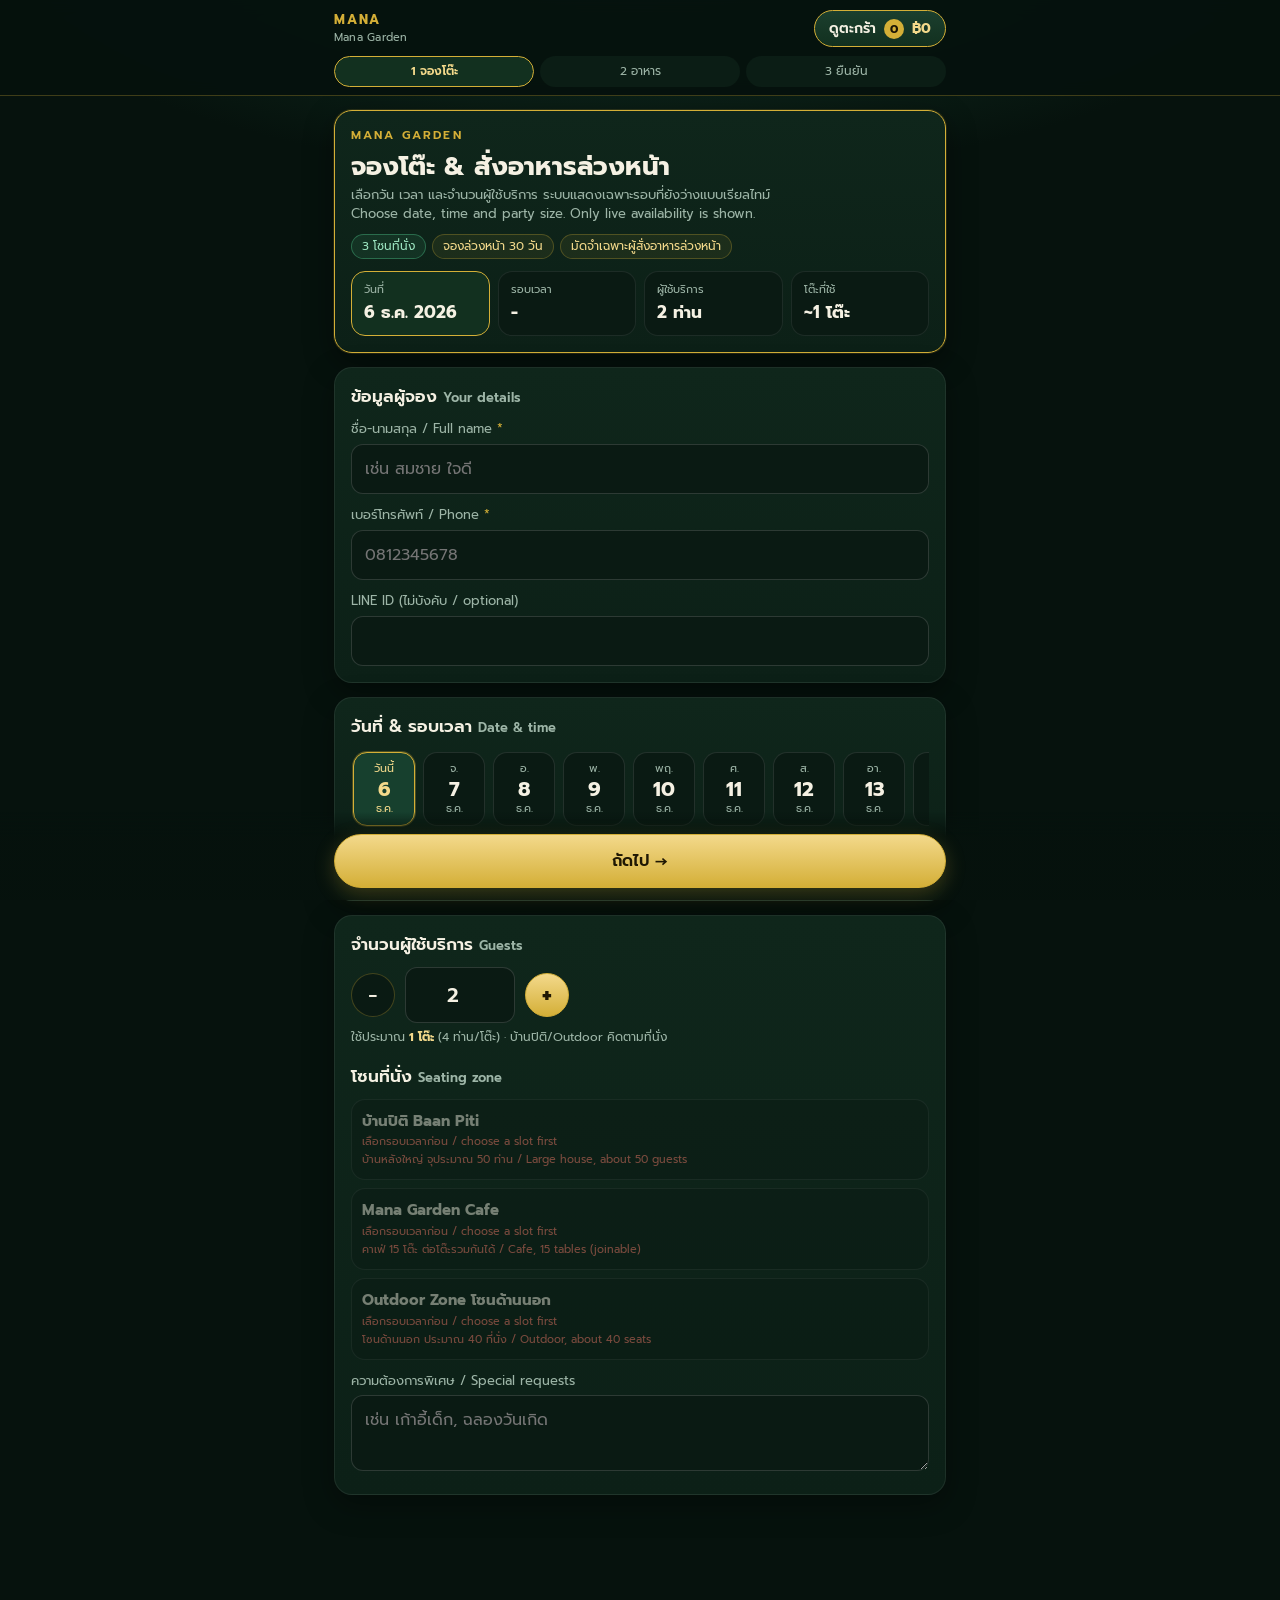
==== index.html @ 1b8bf09d "Mana booking: static dark-luxe frontend (GitHub Pages) + Apps Script backend sources" ====
<!DOCTYPE html>
<html lang="th">
<head>
<meta charset="utf-8">
<meta name="viewport" content="width=device-width, initial-scale=1, viewport-fit=cover">
<meta name="theme-color" content="#06120d">
<title>Mana | จองโต๊ะ & สั่งอาหาร</title>
<link rel="icon" href="data:,">
<link rel="preconnect" href="https://fonts.googleapis.com">
<link href="https://fonts.googleapis.com/css2?family=Prompt:wght@300;400;500;600;700&display=swap" rel="stylesheet">
<style>
:root{
  --bg:#06120d; --bg2:#0b1d15; --card:#0f261b; --card2:#133124; --line:rgba(212,175,55,.28);
  --gold:#d4af37; --gold2:#f3d98b; --text:#f5f1e3; --muted:#9db5a7; --ok:#4cc38a; --bad:#ff7b6b;
  --r:18px;
}
*{box-sizing:border-box;-webkit-tap-highlight-color:transparent}
html,body{margin:0;padding:0;background:var(--bg);color:var(--text);
  font-family:'Prompt','Noto Sans Thai','Sarabun','Tahoma',system-ui,-apple-system,'Segoe UI',sans-serif;
  font-size:15px;line-height:1.45}
body{background:radial-gradient(1200px 500px at 50% -120px,#17402e 0%,var(--bg) 60%) fixed;min-height:100vh;padding-bottom:110px}
button,input,textarea{font-family:inherit;color:inherit}
.wrap{max-width:640px;margin:0 auto;padding:0 14px}
/* top bar */
.top{position:sticky;top:0;z-index:30;background:rgba(6,18,13,.94);backdrop-filter:blur(8px);border-bottom:1px solid var(--line)}
.top-in{max-width:640px;margin:0 auto;padding:10px 14px 8px}
.top-row{display:flex;align-items:center;justify-content:space-between;gap:10px}
.brand{font-weight:700;letter-spacing:.14em;color:var(--gold);font-size:13px;text-transform:uppercase}
.brand small{display:block;letter-spacing:.02em;color:var(--muted);font-weight:400;font-size:11px;text-transform:none}
.cartbtn{display:flex;align-items:center;gap:8px;background:linear-gradient(180deg,#1b3f2e,#12301f);border:1px solid var(--gold);border-radius:999px;padding:7px 14px;font-weight:600;font-size:14px;cursor:pointer}
.cartbtn b{color:var(--gold2)}
.cartbtn .cnt{background:var(--gold);color:#1a1405;border-radius:999px;min-width:20px;height:20px;line-height:20px;text-align:center;font-size:12px;font-weight:700;padding:0 5px}
.steps{display:flex;gap:6px;margin-top:9px}
.steps div{flex:1;text-align:center;font-size:12px;padding:6px 4px;border-radius:999px;background:var(--bg2);border:1px solid transparent;color:var(--muted)}
.steps div{min-width:0;white-space:nowrap;overflow:hidden;text-overflow:ellipsis}
.top-row>div:first-child{min-width:0}
.steps div.on{border-color:var(--gold);color:var(--gold2);background:#12301f;font-weight:600}
.steps div.done{color:var(--ok)}
.prog{margin-top:9px;display:none}
.prog.show{display:block}
.prog .bar{height:8px;border-radius:99px;background:#0a1912;border:1px solid var(--line);overflow:hidden}
.prog .bar i{display:block;height:100%;width:0;background:linear-gradient(90deg,#b08d1f,var(--gold2));transition:width .3s}
.prog .txt{display:flex;justify-content:space-between;font-size:12px;color:var(--muted);margin-top:4px}
.prog .txt b{color:var(--gold2)}
/* cards */
.card{background:linear-gradient(180deg,var(--card),#0c2017);border:1px solid rgba(255,255,255,.07);border-radius:var(--r);padding:16px;margin:14px 0;box-shadow:0 10px 30px rgba(0,0,0,.35)}
.card.gold{border-color:var(--gold);box-shadow:0 0 0 1px rgba(212,175,55,.15),0 10px 30px rgba(0,0,0,.4)}
.eyebrow{color:var(--gold);letter-spacing:.18em;font-size:12px;font-weight:600;text-transform:uppercase}
h1{font-size:26px;line-height:1.2;margin:6px 0 4px;font-weight:700}
h2{font-size:17px;margin:0 0 10px;font-weight:600}
.sub{color:var(--muted);font-size:13px}
.chips{display:flex;flex-wrap:wrap;gap:6px;margin-top:10px}
.pill{display:inline-block;border-radius:999px;padding:3px 10px;font-size:12px;border:1px solid var(--line);color:var(--gold2);background:rgba(212,175,55,.08)}
.pill.green{color:#9be3bf;border-color:rgba(76,195,138,.4);background:rgba(76,195,138,.1)}
.stats{display:grid;grid-template-columns:repeat(2,1fr);gap:8px;margin-top:12px}
.stat{background:#0a1a13;border:1px solid rgba(255,255,255,.08);border-radius:14px;padding:10px 12px;min-height:62px}
.stat.hl{border-color:var(--gold);background:#12301f}
.stat span{display:block;font-size:11px;color:var(--muted)}
.stat b{display:block;font-size:17px;margin-top:2px;word-break:break-word}
@media(min-width:560px){.stats{grid-template-columns:repeat(4,1fr)}}
/* form */
label.f{display:block;font-size:13px;color:var(--muted);margin:12px 0 5px}
label.f em{color:var(--gold);font-style:normal}
input[type=text],input[type=tel],input[type=number],textarea{width:100%;background:#0a1a13;border:1px solid rgba(255,255,255,.14);border-radius:12px;padding:12px 13px;font-size:16px;outline:none}
input:focus,textarea:focus{border-color:var(--gold);box-shadow:0 0 0 3px rgba(212,175,55,.15)}
textarea{min-height:76px;resize:vertical}
.err{color:var(--bad);font-size:12px;margin-top:4px;display:none}
.err.show{display:block}
.hp{position:absolute;left:-9999px;width:1px;height:1px;overflow:hidden}
/* date strip */
.dates{display:flex;gap:8px;overflow-x:auto;padding:4px 2px 10px;scrollbar-width:none}
.dates::-webkit-scrollbar{display:none}
.day{flex:0 0 auto;width:62px;text-align:center;padding:8px 0;border-radius:14px;background:#0a1a13;border:1px solid rgba(255,255,255,.1);cursor:pointer}
.day small{display:block;color:var(--muted);font-size:11px}
.day b{display:block;font-size:20px;line-height:1.2}
.day.on{border-color:var(--gold);background:#17402e;box-shadow:0 0 0 1px rgba(212,175,55,.3)}
.day.on small,.day.on b{color:var(--gold2)}
.day.full{opacity:.4;cursor:not-allowed}
.day.full::after{content:'เต็ม';display:block;font-size:10px;color:var(--bad)}
.grid{display:grid;gap:8px}
.slots{grid-template-columns:repeat(2,1fr)}
@media(min-width:480px){.slots{grid-template-columns:repeat(3,1fr)}}
.opt{padding:11px 10px;border-radius:14px;background:#0a1a13;border:1px solid rgba(255,255,255,.12);text-align:center;cursor:pointer;font-weight:500}
.opt small{display:block;font-weight:400;font-size:11px;color:var(--muted);margin-top:2px}
.opt.on{border-color:var(--gold);background:#17402e;color:var(--gold2)}
.opt.dis{opacity:.45;cursor:not-allowed}
.opt.dis small{color:var(--bad)}
.zone{text-align:left}
.zone b{display:block}
/* guests */
.gst{display:flex;align-items:center;gap:10px}
.gst input{text-align:center;max-width:110px;font-weight:600;font-size:20px}
.rbtn{width:44px;height:44px;border-radius:50%;border:1px solid var(--line);background:#0a1a13;font-size:24px;line-height:1;cursor:pointer;display:grid;place-items:center}
.rbtn.plus{background:linear-gradient(180deg,var(--gold2),var(--gold));color:#201804;border-color:var(--gold);font-weight:700}
.hint{font-size:12px;color:var(--muted);margin-top:6px}
.hint b{color:var(--gold2)}
/* mode cards */
.mode{display:block;width:100%;text-align:left;padding:14px;border-radius:16px;border:1px solid rgba(255,255,255,.12);background:#0a1a13;cursor:pointer;margin-bottom:10px}
.mode b{display:block;font-size:16px}
.mode span{color:var(--muted);font-size:13px}
.mode.on{border-color:var(--gold);background:#17402e}
.compact .modehead,.compact .mode span{display:none}
.compact .modes{display:flex;gap:8px;margin-top:0!important}
.compact .mode{margin:0;flex:1;padding:10px 8px;text-align:center}
.compact .mode b{font-size:14px}
.compact .notice{margin-top:8px;font-size:12px;padding:8px 10px}
.notice{border:1px dashed var(--gold);background:rgba(212,175,55,.08);border-radius:14px;padding:12px 14px;font-size:14px;margin-top:6px}
.notice b{color:var(--gold2)}
/* menu */
.search{position:relative;margin:2px 0 10px}
.search input{padding-left:40px}
.search:before{content:'';position:absolute;left:14px;top:14px;width:12px;height:12px;border:2px solid var(--muted);border-radius:50%}
.search:after{content:'';position:absolute;left:27px;top:27px;width:7px;height:2px;background:var(--muted);transform:rotate(45deg)}
.tabs{display:flex;gap:7px;overflow-x:auto;padding:2px 0 10px;scrollbar-width:none;position:sticky;top:var(--tabtop,118px);z-index:20;background:linear-gradient(var(--bg) 70%,transparent)}
.tabs::-webkit-scrollbar{display:none}
.tab{flex:0 0 auto;border:1px solid rgba(255,255,255,.14);background:#0a1a13;border-radius:999px;padding:7px 13px;font-size:13px;cursor:pointer;white-space:nowrap}
.tab.on{border-color:var(--gold);color:var(--gold2);background:#17402e}
.tab i{font-style:normal;background:var(--gold);color:#1a1405;border-radius:99px;font-size:11px;padding:1px 6px;margin-left:5px;font-weight:700}
.cat{background:var(--card);border:1px solid rgba(255,255,255,.07);border-radius:var(--r);margin:10px 0;overflow:hidden}
.cat.hasq{border-color:rgba(212,175,55,.5)}
.cat-h{width:100%;display:flex;align-items:center;gap:10px;background:none;border:0;padding:14px 14px;text-align:left;cursor:pointer;font-size:16px;font-weight:600}
.cat-h .t{flex:1}
.cat-h small{display:block;color:var(--muted);font-weight:400;font-size:12px}
.cat-h .bd{background:var(--gold);color:#1a1405;border-radius:99px;font-size:12px;padding:1px 8px;font-weight:700;display:none}
.cat.hasq .bd{display:inline-block}
.cat-h .chev{width:10px;height:10px;border-right:2px solid var(--gold);border-bottom:2px solid var(--gold);transform:rotate(45deg);transition:transform .2s}
.cat.open .chev{transform:rotate(-135deg)}
.cat-b{display:none;padding:0 12px 8px}
.cat.open .cat-b{display:block}
.cols{display:none}
@media(min-width:560px){
  .cols{display:grid;grid-template-columns:1fr 90px 120px 90px;gap:8px;color:var(--muted);font-size:12px;padding:0 4px 6px}
  .item{grid-template-columns:1fr 90px 120px 90px!important;grid-template-areas:"main price step sub"!important}
  .it-price,.it-sub{text-align:right}
}
.item{display:grid;grid-template-columns:1fr auto;grid-template-areas:"main step" "price sub";gap:4px 10px;align-items:center;padding:11px 4px;border-top:1px solid rgba(255,255,255,.06)}
.item.on{background:linear-gradient(90deg,rgba(212,175,55,.09),transparent)}
.it-main{grid-area:main;min-width:0}
.it-name{font-weight:600;font-size:15px}
.tag{display:inline-block;font-size:11px;color:var(--muted);background:#0a1a13;border:1px solid rgba(255,255,255,.08);border-radius:99px;padding:1px 8px;margin:3px 4px 0 0}
.it-price{grid-area:price;color:var(--gold2);font-size:14px}
.it-price small{color:var(--muted)}
.it-sub{grid-area:sub;text-align:right;color:var(--muted);font-size:14px}
.item.on .it-sub{color:var(--text);font-weight:600}
.step{grid-area:step;display:flex;align-items:center;justify-self:end;background:#08140e;border:1px solid rgba(255,255,255,.12);border-radius:999px;padding:3px}
.step button{width:34px;height:34px;border-radius:50%;border:0;background:#12301f;font-size:20px;line-height:1;cursor:pointer;color:var(--text)}
.step button.p{background:linear-gradient(180deg,var(--gold2),var(--gold));color:#201804;font-weight:700}
.step .q{min-width:34px;text-align:center;font-weight:600;font-size:16px}
.empty{color:var(--muted);text-align:center;padding:24px 0}
/* summary */
.row{display:flex;justify-content:space-between;gap:12px;padding:7px 0;border-bottom:1px solid rgba(255,255,255,.06);font-size:14px}
.row:last-child{border-bottom:0}
.row span:first-child{color:var(--muted)}
.row b{text-align:right}
.total{display:flex;justify-content:space-between;align-items:baseline;font-size:18px;font-weight:700;padding-top:10px}
.total b{color:var(--gold2);font-family:Georgia,'Times New Roman',serif;font-size:24px}
.qr{display:block;margin:12px auto;width:min(300px,86%);border-radius:14px;border:3px solid var(--gold);background:#fff}
.qrph{height:200px;display:grid;place-items:center;color:var(--muted)}
.chk{display:flex;gap:10px;align-items:flex-start;margin-top:12px;font-size:14px}
.chk input{width:22px;height:22px;accent-color:var(--gold);margin-top:1px;flex:0 0 auto}
/* buttons / bottom bar */
.bar{position:fixed;left:0;right:0;bottom:0;z-index:40;background:linear-gradient(transparent,rgba(6,18,13,.97) 28%);padding:22px 0 calc(12px + env(safe-area-inset-bottom))}
.bar-in{max-width:640px;margin:0 auto;padding:0 14px;display:flex;gap:10px}
.btn{flex:1;border-radius:999px;padding:14px 18px;font-size:16px;font-weight:600;cursor:pointer;border:1px solid var(--line);background:#12301f;color:var(--text)}
.btn.gold{background:linear-gradient(180deg,var(--gold2),var(--gold));color:#1f1703;border-color:var(--gold);box-shadow:0 6px 20px rgba(212,175,55,.25)}
.btn.ghost{flex:0 0 auto;background:transparent}
.btn{min-width:0;white-space:nowrap}
@media(max-width:359px){.cartbtn>span:first-child{display:none}.steps div{font-size:11px;padding:6px 2px}.btn{padding:13px 12px;font-size:14px}.bar-in{padding:0 10px;gap:8px}.cartbtn{padding:6px 10px;font-size:13px}}
.btn:disabled{opacity:.5;cursor:not-allowed}
.banner{margin:12px 0;border-radius:14px;padding:12px 14px;font-size:14px;display:none}
.banner.show{display:block}
.banner.bad{background:rgba(255,123,107,.12);border:1px solid rgba(255,123,107,.5);color:#ffc6bd}
.sp{display:inline-block;width:16px;height:16px;border:2px solid rgba(255,255,255,.3);border-top-color:var(--gold2);border-radius:50%;animation:spin .8s linear infinite;vertical-align:-3px;margin-right:6px}
@keyframes spin{to{transform:rotate(360deg)}}
/* cart sheet */
.ov{position:fixed;inset:0;background:rgba(0,0,0,.6);z-index:50;display:none}
.ov.show{display:block}
.sheet{position:fixed;left:0;right:0;bottom:0;z-index:60;max-width:640px;margin:0 auto;background:var(--card2);border:1px solid var(--gold);border-radius:22px 22px 0 0;max-height:78vh;display:none;flex-direction:column}
.sheet.show{display:flex}
.sheet-h{display:flex;justify-content:space-between;align-items:center;padding:14px 16px;border-bottom:1px solid var(--line);font-weight:600;font-size:17px}
.sheet-b{overflow:auto;padding:4px 14px}
.sheet-f{padding:12px 16px calc(14px + env(safe-area-inset-bottom));border-top:1px solid var(--line)}
.x{background:none;border:0;font-size:26px;color:var(--muted);cursor:pointer}
.ok-mark{width:72px;height:72px;border-radius:50%;background:rgba(76,195,138,.15);border:2px solid var(--ok);display:grid;place-items:center;margin:6px auto 10px;font-size:36px;color:var(--ok)}
.code{font-family:Georgia,'Times New Roman',serif;font-size:30px;color:var(--gold2);letter-spacing:.06em;text-align:center;margin:6px 0 2px}
.center{text-align:center}
.hide{display:none!important}
.bootmsg{position:fixed;left:0;right:0;top:0;bottom:0;z-index:200;background:var(--bg);display:flex;flex-direction:column;align-items:center;justify-content:center;gap:14px;color:var(--muted);text-align:center;padding:24px}
.bootmsg.hide{display:none}
.bootmsg button{border-radius:999px;padding:12px 22px;border:1px solid var(--gold);background:#12301f;color:var(--text);font-size:15px;cursor:pointer;font-family:inherit}
</style>
</head>
<body>
<div class="top"><div class="top-in">
  <div class="top-row">
    <div class="brand" id="brand">MANA<small id="brandSub"></small></div>
    <button class="cartbtn" id="cartBtn" type="button" aria-label="ดูตะกร้า"><span>ดูตะกร้า</span><span class="cnt" id="cartCnt">0</span><b id="cartTotal">฿0</b></button>
  </div>
  <div class="steps" id="steps"><div data-s="1">1 จองโต๊ะ</div><div data-s="2">2 อาหาร</div><div data-s="3">3 ยืนยัน</div></div>
  <div class="prog" id="prog"><div class="bar"><i id="progBar"></i></div><div class="txt"><span id="progL"></span><span id="progR"></span></div></div>
</div></div>

<div class="bootmsg" id="boot"><div><span class="sp"></span><span id="bootTxt">กำลังโหลด... / Loading...</span></div><button type="button" id="bootRetry" class="hide">ลองใหม่ / Retry</button></div>

<div class="wrap" id="app">
  <div class="banner bad" id="verBanner">เมนูมีการอัปเดต กรุณารีเฟรชหน้านี้ (ดึงลงเพื่อโหลดใหม่) ก่อนสั่งอาหาร / The menu was updated, please reload this page before ordering.</div>

<!-- STEP 1 -->
<section id="s1">
  <div class="card gold">
    <div class="eyebrow" id="eyebrow">MANA</div>
    <h1>จองโต๊ะ &amp; สั่งอาหารล่วงหน้า</h1>
    <div class="sub">เลือกวัน เวลา และจำนวนผู้ใช้บริการ ระบบแสดงเฉพาะรอบที่ยังว่างแบบเรียลไทม์<br>Choose date, time and party size. Only live availability is shown.</div>
    <div class="chips" id="infoChips"></div>
    <div class="stats">
      <div class="stat hl"><span>วันที่</span><b id="stDate">-</b></div>
      <div class="stat"><span>รอบเวลา</span><b id="stSlot">-</b></div>
      <div class="stat"><span>ผู้ใช้บริการ</span><b id="stGuests">-</b></div>
      <div class="stat"><span id="stUnitL">โต๊ะที่ใช้</span><b id="stUnit">-</b></div>
    </div>
  </div>

  <div class="card">
    <h2>ข้อมูลผู้จอง <span class="sub">Your details</span></h2>
    <label class="f" for="fName">ชื่อ-นามสกุล / Full name <em>*</em></label>
    <input type="text" id="fName" autocomplete="name" maxlength="80" placeholder="เช่น สมชาย ใจดี">
    <div class="err" id="eName"></div>
    <label class="f" for="fPhone">เบอร์โทรศัพท์ / Phone <em>*</em></label>
    <input type="tel" id="fPhone" inputmode="numeric" autocomplete="tel" maxlength="14" placeholder="0812345678">
    <div class="err" id="ePhone"></div>
    <label class="f" for="fLine">LINE ID (ไม่บังคับ / optional)</label>
    <input type="text" id="fLine" maxlength="60" autocomplete="off">
    <div class="hp"><label>Website <input type="text" id="fHp" tabindex="-1" autocomplete="off"></label></div>
  </div>

  <div class="card">
    <h2>วันที่ &amp; รอบเวลา <span class="sub">Date &amp; time</span></h2>
    <div class="dates" id="dates"></div>
    <div class="err" id="eDate"></div>
    <div class="sub" style="margin:2px 0 8px">รอบเวลา / Time slot</div>
    <div class="grid slots" id="slots"></div>
    <div class="err" id="eSlot"></div>
  </div>

  <div class="card">
    <h2>จำนวนผู้ใช้บริการ <span class="sub">Guests</span></h2>
    <div class="gst">
      <button type="button" class="rbtn" id="gMinus" aria-label="ลด">&minus;</button>
      <input type="number" id="fGuests" inputmode="numeric" min="1" value="2">
      <button type="button" class="rbtn plus" id="gPlus" aria-label="เพิ่ม">+</button>
    </div>
    <div class="hint" id="gHint"></div>
    <div class="err" id="eGuests"></div>
    <h2 style="margin-top:18px">โซนที่นั่ง <span class="sub">Seating zone</span></h2>
    <div class="grid" id="zones"></div>
    <div class="err" id="eZone"></div>
    <label class="f" for="fSpecial">ความต้องการพิเศษ / Special requests</label>
    <textarea id="fSpecial" maxlength="500" placeholder="เช่น เก้าอี้เด็ก, ฉลองวันเกิด"></textarea>
  </div>
</section>

<!-- STEP 2 -->
<section id="s2" class="hide">
  <div class="card gold" id="modeCard">
    <div class="modehead"><div class="eyebrow">อาหาร / Food</div>
    <h1 style="font-size:22px">สั่งอาหารล่วงหน้าหรือไม่?</h1>
    <div class="sub">Pre-order food?</div></div>
    <div class="modes" style="margin-top:12px">
      <button type="button" class="mode" id="modeYes"><b>สั่งอาหารล่วงหน้า (ชำระมัดจำ)</b><span>เลือกเมนูได้เลย อาหารพร้อมเมื่อมาถึง &middot; ต้องโอนมัดจำ / Pre-order, deposit required</span></button>
      <button type="button" class="mode" id="modeNo"><b>ไม่สั่งอาหารล่วงหน้า</b><span>สั่งที่ร้านได้ ไม่ต้องมัดจำ / Order at the restaurant, no deposit</span></button>
    </div>
    <div class="notice" id="minNotice"></div>
  </div>
  <div id="menuBox" class="hide">
    <div class="search"><input type="text" id="fSearch" placeholder="ค้นหาเมนู / Search menu" autocomplete="off"></div>
    <div class="tabs" id="tabs"></div>
    <div class="cols"><span>รายการ</span><span style="text-align:right">ราคา/หน่วย</span><span style="text-align:center">จำนวน</span><span style="text-align:right">รวม</span></div>
    <div id="menu"></div>
    <div class="empty hide" id="noRes">ไม่พบเมนูที่ค้นหา / No results</div>
  </div>
</section>

<!-- STEP 3 -->
<section id="s3" class="hide">
  <div class="card gold">
    <div class="eyebrow">ตรวจสอบ &amp; ยืนยัน</div>
    <h1 style="font-size:22px">สรุปการจอง</h1>
    <div id="sumBox" style="margin-top:8px"></div>
  </div>
  <div class="card" id="orderCard">
    <h2>รายการอาหาร <span class="sub">Your order</span></h2>
    <div id="orderBox"></div>
  </div>
  <div class="card" id="depCard">
    <h2>ชำระมัดจำ <span class="sub">Deposit by QR</span></h2>
    <div class="notice" id="depInfo"></div>
    <div id="qrBox" class="qrph"><span class="sp"></span>กำลังโหลด QR...</div>
    <div class="sub center">ชื่อบัญชี: MANA (อลิษา ใบกว้าง) &middot; รับเงินได้จากทุกธนาคาร</div>
    <label class="f" for="fAmount">ยอดที่โอน / Amount transferred (THB) <em>*</em></label>
    <input type="number" id="fAmount" inputmode="decimal" min="1" placeholder="0">
    <div class="err" id="eAmount"></div>
    <label class="f" for="fRef">เวลาที่โอนและเลขอ้างอิงรายการ / Transfer time &amp; ref no. <em>*</em></label>
    <input type="text" id="fRef" maxlength="120" placeholder="เช่น 14:05 / 0123456789">
    <div class="err" id="eRef"></div>
    <label class="chk"><input type="checkbox" id="fConfirm"><span>ฉันได้โอนเงินมัดจำแล้ว / I have transferred the deposit</span></label>
    <div class="err" id="eConfirm"></div>
    <div class="notice" style="margin-top:12px">หลังส่งการจอง กรุณาส่งสลิปโอนเงินให้ร้านทาง LINE เพื่อยืนยัน<br>After booking, please send your transfer slip to us on LINE.</div>
  </div>
  <div class="card hide" id="noDepCard">
    <h2>ไม่ต้องมัดจำ <span class="sub">No deposit</span></h2>
    <div class="notice" id="noDepInfo"></div>
  </div>
  <div class="banner bad" id="submitErr"></div>
</section>

<!-- SUCCESS -->
<section id="done" class="hide">
  <div class="card gold center">
    <div class="ok-mark">&#10003;</div>
    <h1 style="font-size:23px">ส่งการจองเรียบร้อย</h1>
    <div class="sub">Booking received</div>
    <div class="code" id="doneCode"></div>
    <div class="sub">รหัสการจอง / Booking code</div>
  </div>
  <div class="card"><div id="doneBox"></div></div>
  <div class="card" id="doneNote"></div>
  <button class="btn" type="button" id="againBtn" style="width:100%">จองใหม่ / New booking</button>
</section>

</div>

<div class="bar" id="bar"><div class="bar-in">
  <button class="btn ghost" id="backBtn" type="button">&larr; ย้อนกลับ</button>
  <button class="btn gold" id="nextBtn" type="button">ถัดไป &rarr;</button>
</div></div>

<div class="ov" id="ov"></div>
<div class="sheet" id="sheet">
  <div class="sheet-h"><span>ตะกร้าของคุณ / Your cart</span><button class="x" id="sheetX" type="button" aria-label="ปิด">&times;</button></div>
  <div class="sheet-b" id="sheetB"></div>
  <div class="sheet-f"><div class="total"><span>รวมทั้งหมด</span><b id="sheetTotal">฿0</b></div><button class="btn gold" id="sheetOk" type="button" style="width:100%;margin-top:10px">ตกลง</button></div>
</div>

<script>
/* ============ SETTINGS (edit here) ============
   API_URL = the Google Apps Script Web App (Deploy > Manage deployments > Web app URL, ends with /exec).
   The page calls it as a JSON API: GET ?api=availability..., POST (text/plain JSON) {api:'submit',...}. */
var API_URL = 'https://script.google.com/macros/s/AKfycbzQEwAnSvDTyj1Yfk2EWAEYtifJ1vk4eHhF14RvDHGtGJFPTgDcgUL4-msfKckN0sifNw/exec';
var DATA_URL = { garden: 'data/garden.json', ratch: 'data/ratch.json' };   // menu + branch settings
var QR_URL = 'assets/mana-qr.jpg';
var AVAIL_TIMEOUT_MS = 20000;   // Apps Script can take a few seconds when cold
var SUBMIT_TIMEOUT_MS = 60000;  // writes the sheet + sends LINE
</script>
<script>
(function () {
  'use strict';

  /* ---------- branch + boot data ---------- */
  var BR = (new URLSearchParams(location.search).get('b') || 'garden').toLowerCase();
  BR = (BR === 'ratch' || BR === 'ratchayothin') ? 'ratch' : 'garden';

  function addDates(B) {            // Bangkok is UTC+7 all year (no DST)
    var base = Date.now() + 7 * 3600 * 1000, out = [];
    for (var d = 0; d <= 30; d++) {
      var dt = new Date(base + d * 86400000), iso = dt.toISOString().slice(0, 10);
      out.push({ iso: iso, dow: dt.getUTCDay() });
    }
    B.today = out[0].iso; B.dates = out;
  }

  /* ---------- API client (fetch) ---------- */
  var MSG_OFFLINE = 'ไม่มีสัญญาณอินเทอร์เน็ต กรุณาตรวจสอบการเชื่อมต่อ / No internet connection';
  var MSG_TIMEOUT = 'ระบบตอบกลับช้าเกินไป / The server took too long to respond';
  var MSG_NETWORK = 'เชื่อมต่อระบบไม่ได้ / Could not reach the server';
  var MSG_BADRESP = 'ระบบตอบกลับไม่ถูกต้อง กรุณาแจ้งร้าน / Unexpected response from the server';

  function apiFetch(url, opts, timeoutMs) {
    return new Promise(function (resolve, reject) {
      if (navigator.onLine === false) { reject(MSG_OFFLINE); return; }
      var ctl = window.AbortController ? new AbortController() : null, done = false;
      var timer = setTimeout(function () { if (done) return; done = true; if (ctl) ctl.abort(); reject(MSG_TIMEOUT); }, timeoutMs);
      if (ctl) opts.signal = ctl.signal;
      fetch(url, opts).then(function (res) { return res.text(); }).then(function (txt) {
        if (done) return; done = true; clearTimeout(timer);
        var j; try { j = JSON.parse(txt); } catch (e) { reject(MSG_BADRESP); return; }
        if (!j || typeof j !== 'object') { reject(MSG_BADRESP); return; }
        resolve(j);
      }, function () {
        if (done) return; done = true; clearTimeout(timer);
        reject(navigator.onLine === false ? MSG_OFFLINE : MSG_NETWORK);
      });
    });
  }

  function apiAvailability(branch, iso, guests, tries) {
    var url = API_URL + '?api=availability&b=' + encodeURIComponent(branch) + '&date=' + encodeURIComponent(iso) + '&guests=' + encodeURIComponent(guests);
    return apiFetch(url, { method: 'GET', cache: 'no-store', redirect: 'follow' }, AVAIL_TIMEOUT_MS).catch(function (err) {
      if (tries > 1) return new Promise(function (r) { setTimeout(r, 800); }).then(function () { return apiAvailability(branch, iso, guests, tries - 1); });
      throw err;
    });
  }

  function apiSubmit(payload) {
    // text/plain keeps this a "simple" CORS request (no preflight); Apps Script reads the JSON from postData.contents
    var body = JSON.stringify(Object.assign({ api: 'submit' }, payload));
    return apiFetch(API_URL, { method: 'POST', headers: { 'Content-Type': 'text/plain;charset=utf-8' }, body: body, redirect: 'follow' }, SUBMIT_TIMEOUT_MS);
  }

  function manaStart(BOOT) {
    var B = BOOT; addDates(B);
    document.title = B.title || document.title;
    var MONTHS = ['ม.ค.', 'ก.พ.', 'มี.ค.', 'เม.ย.', 'พ.ค.', 'มิ.ย.', 'ก.ค.', 'ส.ค.', 'ก.ย.', 'ต.ค.', 'พ.ย.', 'ธ.ค.'];
    var DOWS = ['อา.', 'จ.', 'อ.', 'พ.', 'พฤ.', 'ศ.', 'ส.'];
    var S = {
      step: 1, iso: B.today, slot: '', zone: B.zones.length === 1 ? B.zones[0].key : '', guests: 2,
      preorder: null, cart: {}, avail: null, availErr: '', loading: false, qr: '', submitting: false, openCats: {}, q: ''
    };
    var ITEMS = {};
    B.menu.forEach(function (c) { c.items.forEach(function (it) { ITEMS[it[0]] = { id: it[0], th: it[1], en: it[2], zh: it[3], price: it[4], cat: c.id }; }); });

    function $(id) { return document.getElementById(id); }
    function esc(s) { return String(s).replace(/[&<>"']/g, function (c) { return { '&': '&amp;', '<': '&lt;', '>': '&gt;', '"': '&quot;', "'": '&#39;' }[c]; }); }
    function money(n) { return '฿' + Number(n).toLocaleString('en-US'); }
    function minSpend() { return S.guests <= 2 ? 300 : 500; }
    function tablesFor(g) { return Math.max(1, Math.ceil(g / 4)); }
    function dmy(iso) { var p = iso.split('-'); return (+p[2]) + '/' + (+p[1]) + '/' + p[0]; }
    function dateLong(iso) { var p = iso.split('-'); return (+p[2]) + ' ' + MONTHS[+p[1] - 1] + ' ' + p[0]; }
    function zoneObj(k) { for (var i = 0; i < B.zones.length; i++) if (B.zones[i].key === k) return B.zones[i]; return null; }
    function foodTotal() { var t = 0; Object.keys(S.cart).forEach(function (id) { t += S.cart[id] * ITEMS[id].price; }); return t; }
    function itemCount() { var t = 0; Object.keys(S.cart).forEach(function (id) { t += S.cart[id]; }); return t; }

    function run(name, args, ok, fail) {
      var p = name === 'webGetAvailability' ? apiAvailability(args[0], args[1], args[2], 2) : apiSubmit(args[0]);
      p.then(ok, function (msg) { fail(String(msg)); });
    }

    /* ---------- header ---------- */
    function renderHeader() {
      $('brand').firstChild.nodeValue = 'MANA';
      $('brandSub').textContent = B.name;
      $('eyebrow').textContent = B.name;
      var t = foodTotal();
      $('steps').style.display = S.step === 4 ? 'none' : '';
      $('cartBtn').style.display = S.step === 4 ? 'none' : '';
      $('cartTotal').textContent = money(t);
      $('cartCnt').textContent = itemCount();
      Array.prototype.forEach.call($('steps').children, function (d) {
        var n = +d.getAttribute('data-s');
        d.className = n === S.step ? 'on' : (n < S.step ? 'done' : '');
      });
      var prog = $('prog');
      if (S.step >= 2 && S.preorder) {
        prog.className = 'prog show';
        var min = minSpend(), pct = Math.min(100, Math.round(t / min * 100));
        $('progBar').style.width = pct + '%';
        $('progL').innerHTML = t >= min ? '✓ ถึงขั้นต่ำแล้ว' : 'เหลืออีก <b>' + money(min - t) + '</b> ถึงขั้นต่ำ';
        $('progR').innerHTML = 'ขั้นต่ำ <b>' + money(min) + '</b> (' + S.guests + ' ท่าน)';
      } else prog.className = 'prog';
      var top = document.querySelector('.top');
      document.documentElement.style.setProperty('--tabtop', (top ? top.offsetHeight : 118) + 'px');
    }

    function renderStats() {
      $('stDate').textContent = S.iso ? dateLong(S.iso) : '-';
      $('stSlot').textContent = S.slot ? S.slot.replace(/ /g, '') : '-';
      $('stGuests').textContent = S.guests + ' ท่าน';
      var z = zoneObj(S.zone);
      var unitTables = !z || z.unit === 'tables';
      $('stUnitL').textContent = unitTables ? 'โต๊ะที่ใช้' : 'ที่นั่งที่ใช้';
      $('stUnit').textContent = unitTables ? '~' + tablesFor(S.guests) + ' โต๊ะ' : S.guests + ' ที่นั่ง';
    }

    function renderInfoChips() {
      var c = [];
      if (B.branch === 'ratch') {
        c.push('<span class="pill green">ห้องแอร์ 15 โต๊ะ</span>', '<span class="pill">ต่อโต๊ะได้สูงสุด 4 โต๊ะ = 18 ท่าน</span>', '<span class="pill">รวมไม่เกิน 50 ท่านต่อรอบ</span>');
      } else {
        c.push('<span class="pill green">3 โซนที่นั่ง</span>', '<span class="pill">จองล่วงหน้า 30 วัน</span>');
      }
      c.push('<span class="pill">มัดจำเฉพาะผู้สั่งอาหารล่วงหน้า</span>');
      $('infoChips').innerHTML = c.join('');
    }

    /* ---------- availability ---------- */
    function fetchAvail(keepSlot) {
      S.loading = true; S.availErr = '';
      renderDates(); renderSlots(); renderZones();
      var g = S.guests, iso = S.iso, token = (S.token = (S.token || 0) + 1);
      run('webGetAvailability', [B.branch, iso, g], function (r) {
        if (token !== S.token) return;
        S.loading = false;
        if (r && r.menuVersion && B.menuVersion && r.menuVersion !== B.menuVersion) $('verBanner').className = 'banner bad show';
        if (!r || !r.ok) { S.availErr = (r && r.error) || 'โหลดรอบว่างไม่สำเร็จ'; S.avail = null; }
        else {
          S.avail = r;
          if (r.date !== S.iso) S.iso = r.date;
          var cur = null;
          r.slots.forEach(function (s) { if (s.slot === S.slot) cur = s; });
          if (!cur || cur.state !== 'open') { S.slot = ''; if (B.zones.length > 1) S.zone = ''; }
          else if (B.zones.length > 1) {
            var zs = null; cur.zones.forEach(function (z) { if (z.key === S.zone) zs = z; });
            if (!zs || zs.state !== 'open') S.zone = '';
          }
        }
        renderDates(); renderSlots(); renderZones(); renderStats();
      }, function (msg) {
        if (token !== S.token) return;
        S.loading = false; S.availErr = 'เชื่อมต่อไม่ได้ / ' + msg; S.avail = null;
        renderDates(); renderSlots(); renderZones();
      });
    }

    function renderDates() {
      var open = {};
      if (S.avail) S.avail.days.forEach(function (d) { open[d.iso] = d.open; });
      var h = B.dates.map(function (d) {
        var p = d.iso.split('-'), isOpen = S.avail ? open[d.iso] !== false : true;
        var cls = 'day' + (d.iso === S.iso ? ' on' : '') + (isOpen ? '' : ' full');
        return '<div class="' + cls + '" data-iso="' + d.iso + '"><small>' + (d.iso === B.today ? 'วันนี้' : DOWS[d.dow]) + '</small><b>' + (+p[2]) + '</b><small>' + MONTHS[+p[1] - 1] + '</small></div>';
      }).join('');
      $('dates').innerHTML = h;
      var on = $('dates').querySelector('.on');
      if (on && !S.scrolledDates) { S.scrolledDates = true; }
    }

    function renderSlots() {
      var el = $('slots');
      if (S.loading && !S.avail) { el.innerHTML = '<div class="sub" style="grid-column:1/-1"><span class="sp"></span>กำลังโหลดรอบว่าง...</div>'; return; }
      if (S.availErr) { el.innerHTML = '<div class="sub" style="grid-column:1/-1;color:var(--bad)">' + esc(S.availErr) + ' <a href="#" id="retry" style="color:var(--gold2)">ลองใหม่</a></div>'; return; }
      if (!S.avail) { el.innerHTML = ''; return; }
      el.innerHTML = S.avail.slots.map(function (s) {
        var cls = 'opt' + (s.slot === S.slot ? ' on' : '') + (s.state === 'open' ? '' : ' dis');
        var note = s.state === 'full' ? 'เต็ม' : s.state === 'nofit' ? 'ไม่พอสำหรับ ' + S.guests + ' ท่าน' : s.state === 'past' ? 'ผ่านไปแล้ว' : 'ว่าง';
        return '<div class="' + cls + '" data-slot="' + esc(s.slot) + '">' + esc(s.slot.replace(/ /g, '')) + '<small>' + note + '</small></div>';
      }).join('');
    }

    function renderZones() {
      var el = $('zones');
      var cur = null;
      if (S.avail) S.avail.slots.forEach(function (s) { if (s.slot === S.slot) cur = s; });
      el.innerHTML = B.zones.map(function (z) {
        var st = null;
        if (cur) cur.zones.forEach(function (x) { if (x.key === z.key) st = x; });
        var unit = z.unit === 'tables' ? 'โต๊ะ' : 'ที่นั่ง';
        var sm = !st ? 'เลือกรอบเวลาก่อน / choose a slot first' : st.state === 'full' ? 'เต็ม' : st.state === 'nofit' ? 'เหลือ ' + st.remaining + ' ' + unit + ' (ไม่พอ)' : 'เหลือ ' + st.remaining + ' ' + unit;
        var ok = st && st.state === 'open';
        var cls = 'opt zone' + (z.key === S.zone ? ' on' : '') + (ok ? '' : ' dis');
        return '<div class="' + cls + '" data-zone="' + z.key + '"><b>' + esc(z.label) + '</b><small style="color:' + (ok ? 'var(--muted)' : 'var(--bad)') + '">' + esc(sm) + '</small><small>' + esc(z.note) + '</small></div>';
      }).join('');
      if (B.branch === 'ratch' && cur && cur.zones[0].state === 'open') S.zone = B.zones[0].key;
    }

    function renderGuestHint() {
      var t = tablesFor(S.guests);
      var h = 'ใช้ประมาณ <b>' + t + ' โต๊ะ</b> (4 ท่าน/โต๊ะ)';
      if (B.branch === 'ratch') h += ' &middot; จองได้สูงสุด ' + B.maxGuests + ' ท่านต่อการจอง (ต่อได้ 4 โต๊ะ)';
      else h += ' &middot; บ้านปิติ/Outdoor คิดตามที่นั่ง';
      $('gHint').innerHTML = h;
    }

    /* ---------- menu ---------- */
    function buildMenu() {
      var h = B.menu.map(function (c, i) {
        var items = c.items.map(function (it) {
          var tags = (it[2] ? '<span class="tag">' + esc(it[2]) + '</span>' : '') + (it[3] ? '<span class="tag">' + esc(it[3]) + '</span>' : '');
          return '<div class="item" data-id="' + it[0] + '"><div class="it-main"><div class="it-name">' + esc(it[1]) + '</div><div>' + tags + '</div></div>' +
            '<div class="it-price">' + money(it[4]) + ' <small>/ จาน</small></div>' +
            '<div class="step"><button type="button" data-act="dec" aria-label="ลด">&minus;</button><span class="q">0</span><button type="button" class="p" data-act="inc" aria-label="เพิ่ม">+</button></div>' +
            '<div class="it-sub">-</div></div>';
        }).join('');
        return '<section class="cat' + (i === 0 ? ' open' : '') + '" data-cat="' + c.id + '"><button type="button" class="cat-h"><span class="t">' + esc(c.th) + '<small>' + esc(c.en) + ' &middot; ' + c.items.length + ' รายการ</small></span><span class="bd">0</span><span class="chev"></span></button><div class="cat-b">' + items + '</div></section>';
      }).join('');
      $('menu').innerHTML = h;
      $('tabs').innerHTML = B.menu.map(function (c) { return '<div class="tab" data-cat="' + c.id + '">' + esc(c.th) + '<i class="hide">0</i></div>'; }).join('');
    }

    function refreshItem(id) {
      var q = S.cart[id] || 0, it = ITEMS[id];
      var rows = document.querySelectorAll('.item[data-id="' + id + '"]');
      Array.prototype.forEach.call(rows, function (row) {
        row.className = 'item' + (q > 0 ? ' on' : '');
        row.querySelector('.q').textContent = q;
        row.querySelector('.it-sub').textContent = q > 0 ? money(q * it.price) : '-';
      });
      var cat = document.querySelector('.cat[data-cat="' + it.cat + '"]');
      var n = 0;
      B.menu.forEach(function (c) { if (c.id === it.cat) c.items.forEach(function (x) { n += S.cart[x[0]] || 0; }); });
      if (cat) { cat.querySelector('.bd').textContent = n; cat.className = cat.className.replace(' hasq', '') + (n > 0 ? ' hasq' : ''); }
      var tab = document.querySelector('.tab[data-cat="' + it.cat + '"] i');
      if (tab) { tab.textContent = n; tab.className = n > 0 ? '' : 'hide'; }
    }

    function setQty(id, q) {
      if (!ITEMS[id]) return;
      q = Math.max(0, Math.min(99, q));
      if (q === 0) delete S.cart[id]; else S.cart[id] = q;
      refreshItem(id);
      renderHeader();
      if ($('sheet').className.indexOf('show') > -1) renderSheet();
    }

    function applySearch() {
      var q = S.q.trim().toLowerCase(), any = false;
      Array.prototype.forEach.call(document.querySelectorAll('.cat'), function (cat) {
        var vis = 0;
        Array.prototype.forEach.call(cat.querySelectorAll('.item'), function (row) {
          var it = ITEMS[row.getAttribute('data-id')];
          var hit = !q || (it.th + ' ' + it.en + ' ' + it.zh).toLowerCase().indexOf(q) > -1;
          row.style.display = hit ? '' : 'none';
          if (hit) vis++;
        });
        cat.style.display = vis ? '' : 'none';
        if (q && vis) cat.classList.add('open');
        if (vis) any = true;
      });
      $('noRes').className = 'empty' + (any ? ' hide' : '');
    }

    function openCat(id, scroll) {
      var cat = document.querySelector('.cat[data-cat="' + id + '"]');
      if (!cat) return;
      cat.classList.add('open');
      Array.prototype.forEach.call(document.querySelectorAll('.tab'), function (t) { t.classList.toggle('on', t.getAttribute('data-cat') === id); });
      if (scroll) {
        var top = document.querySelector('.top').offsetHeight + 56;
        window.scrollTo({ top: cat.getBoundingClientRect().top + window.pageYOffset - top, behavior: 'smooth' });
      }
    }

    /* ---------- cart sheet ---------- */
    function renderSheet() {
      var ids = Object.keys(S.cart);
      $('sheetB').innerHTML = ids.length ? ids.map(function (id) {
        var it = ITEMS[id], q = S.cart[id];
        return '<div class="item on" data-id="' + id + '" style="grid-template-areas:\'main step\' \'price sub\'"><div class="it-main"><div class="it-name">' + esc(it.th) + '</div></div><div class="it-price">' + money(it.price) + ' x ' + q + '</div>' +
          '<div class="step"><button type="button" data-act="dec">&minus;</button><span class="q">' + q + '</span><button type="button" class="p" data-act="inc">+</button></div><div class="it-sub">' + money(q * it.price) + '</div></div>';
      }).join('') : '<div class="empty">ยังไม่ได้เลือกอาหาร / Cart is empty</div>';
      $('sheetTotal').textContent = money(foodTotal());
    }
    function showSheet(on) {
      if (on) renderSheet();
      $('sheet').className = 'sheet' + (on ? ' show' : '');
      $('ov').className = 'ov' + (on ? ' show' : '');
    }

    /* ---------- steps ---------- */
    function showStep(n) {
      S.step = n;
      ['s1', 's2', 's3', 'done'].forEach(function (id) { $(id).className = 'hide'; });
      $(n === 4 ? 'done' : 's' + n).className = '';
      $('bar').className = n === 4 ? 'bar hide' : 'bar';
      $('backBtn').style.display = n === 1 ? 'none' : '';
      var nx = $('nextBtn');
      nx.disabled = false;
      nx.innerHTML = n === 3 ? 'ยืนยันการจอง ✓' : 'ถัดไป &rarr;';
      if (n === 2) renderStep2();
      if (n === 3) renderStep3();
      renderHeader();
      window.scrollTo(0, 0);
    }

    function renderStep2() {
      $('modeYes').className = 'mode' + (S.preorder === true ? ' on' : '');
      $('modeNo').className = 'mode' + (S.preorder === false ? ' on' : '');
      $('menuBox').className = S.preorder === true ? '' : 'hide';
      $('modeCard').className = 'card gold' + (S.preorder === true ? ' compact' : '');
      var mn = minSpend();
      $('minNotice').innerHTML = 'การจองมี<b>ยอดสั่งขั้นต่ำ ' + money(mn) + '</b> (' + (S.guests <= 2 ? '1-2' : '3 ท่านขึ้นไป') + ' ท่าน: ' + (S.guests <= 2 ? '300' : '500') + ' บาท) ชำระที่ร้าน<br><span class="sub">Minimum spend ' + money(mn) + ' – 300 THB for 1-2 guests, 500 THB for 3+, paid at the restaurant.</span>';
      if (S.preorder === true) { $('minNotice').innerHTML += '<br>สั่งล่วงหน้าได้ถึงขั้นต่ำแล้วดูแถบด้านบน'; }
    }

    function renderStep3() {
      var z = zoneObj(S.zone), t = tablesFor(S.guests), rows = [];
      rows.push(['ชื่อ', esc(val('fName'))], ['โทร', esc(val('fPhone'))]);
      rows.push(['วันที่', esc(dateLong(S.iso))], ['รอบเวลา', esc(S.slot)]);
      rows.push(['จำนวน', S.guests + ' ท่าน' + (!z || z.unit === 'tables' ? ' (~' + t + ' โต๊ะ)' : '')], ['โซน', esc(z ? z.label : '-')]);
      if (val('fSpecial')) rows.push(['ความต้องการพิเศษ', esc(val('fSpecial'))]);
      $('sumBox').innerHTML = rows.map(function (r) { return '<div class="row"><span>' + r[0] + '</span><b>' + r[1] + '</b></div>'; }).join('');
      var pre = S.preorder === true;
      $('orderCard').className = pre ? 'card' : 'card hide';
      $('depCard').className = pre ? 'card' : 'card hide';
      $('noDepCard').className = pre ? 'card hide' : 'card';
      if (pre) {
        var ids = Object.keys(S.cart);
        $('orderBox').innerHTML = ids.map(function (id) { var it = ITEMS[id], q = S.cart[id]; return '<div class="row"><span style="color:var(--text)">' + esc(it.th) + ' x ' + q + '</span><b>' + money(q * it.price) + '</b></div>'; }).join('') +
          '<div class="total"><span>ยอดอาหารรวม</span><b>' + money(foodTotal()) + '</b></div>';
        var lo = t * B.depositPerTable[0], hi = t * B.depositPerTable[1];
        $('depInfo').innerHTML = 'ค่ามัดจำ <b>' + B.depositPerTable[0] + '-' + B.depositPerTable[1] + ' บาทต่อโต๊ะ</b> (ประมาณ ' + money(lo) + '-' + money(hi) + ' สำหรับ ' + t + ' โต๊ะ) ทีมงานจะยืนยันยอดที่แน่นอน<br><span class="sub">Deposit is 300-500 THB per table; our staff will confirm the exact amount.</span>';
        if (!$('fAmount').value) $('fAmount').placeholder = String(lo);
        loadQr();
      } else {
        $('noDepInfo').innerHTML = 'ไม่สั่งอาหารล่วงหน้า ไม่ต้องมัดจำ<br>ยอดสั่งขั้นต่ำ <b>' + money(minSpend()) + '</b> ชำระที่ร้าน<br><span class="sub">No pre-order, no deposit. Minimum spend ' + money(minSpend()) + ' paid at the restaurant.</span>';
      }
      $('submitErr').className = 'banner bad';
    }

    function loadQr() {
      $('qrBox').className = '';
      $('qrBox').innerHTML = '<img class="qr" alt="PromptPay QR" src="' + QR_URL + '">';
    }

    /* ---------- validation / submit ---------- */
    function val(id) { return ($(id).value || '').trim(); }
    function setErr(id, msg) { var e = $(id); e.textContent = msg || ''; e.className = 'err' + (msg ? ' show' : ''); return !!msg; }
    function validate1() {
      var bad = '';
      function mark(id, el, msg) { if (setErr(id, msg) && !bad) bad = el; }
      mark('eName', 'fName', val('fName').length < 2 ? 'กรุณากรอกชื่อ-นามสกุล' : '');
      mark('ePhone', 'fPhone', /^0\d{9}$/.test(val('fPhone').replace(/[\s-]/g, '')) ? '' : 'เบอร์โทรต้องเป็นตัวเลข 10 หลัก เช่น 0812345678');
      mark('eDate', 'dates', S.iso ? '' : 'กรุณาเลือกวันที่');
      mark('eSlot', 'slots', S.slot ? '' : 'กรุณาเลือกรอบเวลาที่ว่าง');
      mark('eGuests', 'fGuests', (S.guests >= 1 && S.guests <= B.maxGuests) ? '' : 'จำนวนต้องอยู่ระหว่าง 1-' + B.maxGuests);
      mark('eZone', 'zones', S.zone ? '' : 'กรุณาเลือกโซนที่นั่ง');
      if (bad) { var el = $(bad); window.scrollTo({ top: el.getBoundingClientRect().top + window.pageYOffset - 150, behavior: 'smooth' }); }
      return !bad;
    }

    function validate3() {
      if (S.preorder !== true) return true;
      var bad = false;
      var a = Number(val('fAmount'));
      bad = setErr('eAmount', (a > 0) ? '' : 'กรุณากรอกยอดที่โอน') || bad;
      bad = setErr('eRef', val('fRef') ? '' : 'กรุณากรอกเวลาโอนและเลขอ้างอิง') || bad;
      bad = setErr('eConfirm', $('fConfirm').checked ? '' : 'กรุณาติ๊กยืนยันการโอน') || bad;
      return !bad;
    }

    function payload() {
      return {
        branch: B.branch, name: val('fName'), phone: val('fPhone'), line: val('fLine'), iso: S.iso, slot: S.slot,
        guests: S.guests, zone: S.zone, special: val('fSpecial'), preorder: S.preorder === true,
        cart: S.preorder === true ? S.cart : {}, amount: val('fAmount'), reference: val('fRef'), confirm: $('fConfirm').checked, hp: val('fHp')
      };
    }

    function submit() {
      if (S.submitting || !validate3()) return;
      S.submitting = true;
      var nx = $('nextBtn'); nx.disabled = true; nx.innerHTML = '<span class="sp"></span>กำลังส่ง...';
      var eb = $('submitErr'); eb.className = 'banner bad';
      run('webSubmitBooking', [payload()], function (r) {
        S.submitting = false;
        if (r && r.ok) return showDone(r);
        nx.disabled = false; nx.innerHTML = 'ยืนยันการจอง ✓';
        eb.textContent = (r && r.error) || 'ส่งไม่สำเร็จ กรุณาลองใหม่'; eb.className = 'banner bad show';
        fetchAvail(true);
        eb.scrollIntoView({ behavior: 'smooth', block: 'center' });
      }, function (msg) {
        S.submitting = false;
        nx.disabled = false; nx.innerHTML = 'ยืนยันการจอง ✓';
        eb.innerHTML = esc(msg) + '<br>ยังไม่แน่ใจว่าการจองถูกบันทึกหรือไม่ — กดปุ่มยืนยันอีกครั้งได้เลย (ระบบกันการจองซ้ำให้อัตโนมัติ) หรือสอบถามร้านทาง LINE<br><span class="sub">Not sure if your booking was saved? Press Confirm again (duplicates are blocked) or contact us on LINE.</span>';
        eb.className = 'banner bad show';
        eb.scrollIntoView({ behavior: 'smooth', block: 'center' });
      });
    }

    function showDone(r) {
      $('doneCode').textContent = r.code;
      var rows = [['สาขา', r.branch], ['ชื่อ', r.name], ['วันที่', r.dmy], ['รอบเวลา', r.slot], ['โซน', r.zone], ['จำนวน', r.guests + ' ท่าน (~' + r.tables + ' โต๊ะ)']];
      var h = rows.map(function (x) { return '<div class="row"><span>' + x[0] + '</span><b>' + esc(x[1]) + '</b></div>'; }).join('');
      if (r.preorder) {
        h += r.lines.map(function (l) { return '<div class="row"><span style="color:var(--text)">' + esc(l.name) + ' x ' + l.qty + '</span><b>' + money(l.sub) + '</b></div>'; }).join('');
        h += '<div class="total"><span>ยอดอาหารรวม</span><b>' + money(r.foodTotal) + '</b></div><div class="row"><span>มัดจำที่แจ้งโอน</span><b>' + money(r.amount) + '</b></div>';
      }
      $('doneBox').innerHTML = h;
      $('doneNote').innerHTML = r.preorder ?
        '<b>ขั้นต่อไป:</b> ส่งสลิปโอนเงินให้ร้านทาง LINE พร้อมรหัสการจอง ทีมงานจะตรวจสอบและติดต่อกลับเพื่อยืนยัน<br><span class="sub">Please send your transfer slip on LINE with your booking code. Our team will confirm.</span>' :
        '<b>ขั้นต่อไป:</b> ทีมงานจะติดต่อกลับเพื่อยืนยัน ยอดสั่งขั้นต่ำ ' + money(r.minSpend) + ' ชำระที่ร้าน<br><span class="sub">Our team will contact you to confirm. Minimum spend ' + money(r.minSpend) + ' paid at the restaurant.</span>';
      showStep(4);
      $('prog').className = 'prog';
    }

    /* ---------- events ---------- */
    function onNext() {
      if (S.step === 1) { if (validate1()) showStep(2); return; }
      if (S.step === 2) {
        if (S.preorder === null) { $('minNotice').scrollIntoView({ behavior: 'smooth', block: 'center' }); return; }
        if (S.preorder === true && foodTotal() <= 0) { $('fSearch').scrollIntoView({ behavior: 'smooth', block: 'center' }); alertBar('กรุณาเลือกอาหารอย่างน้อย 1 รายการ หรือเลือก "ไม่สั่งอาหารล่วงหน้า"'); return; }
        showStep(3); return;
      }
      if (S.step === 3) submit();
    }
    function alertBar(msg) {
      var b = $('nextBtn'), old = b.innerHTML; b.innerHTML = msg; b.disabled = true;
      setTimeout(function () { b.innerHTML = old; b.disabled = false; }, 2600);
    }

    function bind() {
      $('nextBtn').onclick = onNext;
      $('backBtn').onclick = function () { if (S.step > 1) showStep(S.step - 1); };
      $('againBtn').onclick = function () { location.reload(); };
      $('cartBtn').onclick = function () { showSheet(true); };
      $('sheetX').onclick = $('sheetOk').onclick = $('ov').onclick = function () { showSheet(false); };
      $('dates').onclick = function (e) {
        var d = e.target.closest('.day'); if (!d || d.classList.contains('full')) return;
        S.iso = d.getAttribute('data-iso'); S.slot = ''; if (B.zones.length > 1) S.zone = '';
        setErr('eDate', ''); renderStats(); fetchAvail();
      };
      $('slots').onclick = function (e) {
        if (e.target.id === 'retry') { e.preventDefault(); fetchAvail(); return; }
        var s = e.target.closest('.opt'); if (!s || s.classList.contains('dis')) return;
        S.slot = s.getAttribute('data-slot'); if (B.zones.length > 1) S.zone = '';
        setErr('eSlot', ''); renderSlots(); renderZones(); renderStats();
      };
      $('zones').onclick = function (e) {
        var z = e.target.closest('.opt'); if (!z || z.classList.contains('dis')) return;
        S.zone = z.getAttribute('data-zone'); setErr('eZone', ''); renderZones(); renderStats();
      };
      var gt;
      function setGuests(n) {
        n = Math.max(1, Math.min(B.maxGuests, Math.floor(n) || 1));
        $('fGuests').value = n;
        if (n === S.guests) return;
        S.guests = n; renderGuestHint(); renderStats(); renderHeader(); setErr('eGuests', '');
        clearTimeout(gt); gt = setTimeout(function () { fetchAvail(); }, 350);
      }
      $('gMinus').onclick = function () { setGuests(S.guests - 1); };
      $('gPlus').onclick = function () { setGuests(S.guests + 1); };
      $('fGuests').onchange = function () { setGuests(Number($('fGuests').value)); };
      $('fGuests').max = B.maxGuests;
      $('modeYes').onclick = function () { S.preorder = true; renderStep2(); renderHeader(); };
      $('modeNo').onclick = function () { S.preorder = false; renderStep2(); renderHeader(); };
      $('fSearch').oninput = function () { S.q = $('fSearch').value; applySearch(); };
      $('tabs').onclick = function (e) { var t = e.target.closest('.tab'); if (t) openCat(t.getAttribute('data-cat'), true); };
      $('menu').onclick = function (e) {
        var h = e.target.closest('.cat-h');
        if (h) { var c = h.parentNode; c.classList.toggle('open'); if (c.classList.contains('open')) openCat(c.getAttribute('data-cat'), false); return; }
        stepClick(e);
      };
      $('sheetB').onclick = stepClick;
      function stepClick(e) {
        var b = e.target.closest('button[data-act]'); if (!b) return;
        var row = b.closest('.item'), id = row.getAttribute('data-id'), q = S.cart[id] || 0;
        setQty(id, b.getAttribute('data-act') === 'inc' ? q + 1 : q - 1);
      }
      ['fName', 'fPhone', 'fLine'].forEach(function (id) { $(id).addEventListener('input', function () { setErr({ fName: 'eName', fPhone: 'ePhone' }[id] || 'eName', ''); }); });
    }

    function init() {
      renderInfoChips(); renderGuestHint(); buildMenu(); bind();
      renderStats(); renderHeader(); showStep(1);
      fetchAvail();
    }
    window.__MANA = { S: S, B: B, go: showStep, setQty: setQty, openCat: openCat, renderStep3: renderStep3, showSheet: showSheet, fetchAvail: fetchAvail, setGuests: function (n) { $('fGuests').value = n; $('fGuests').onchange(); }, applySearch: applySearch };
    if (document.readyState === 'loading') document.addEventListener('DOMContentLoaded', init); else init();
  }

  /* ---------- load branch data, then start ---------- */
  function load() {
    var boot = document.getElementById('boot'), txt = document.getElementById('bootTxt'), btn = document.getElementById('bootRetry');
    btn.className = 'hide'; txt.textContent = 'กำลังโหลด... / Loading...';
    fetch(DATA_URL[BR], { cache: 'no-cache' }).then(function (r) { if (!r.ok) throw new Error('HTTP ' + r.status); return r.json(); }).then(function (data) {
      manaStart(data);
      boot.className = 'bootmsg hide';
    }).catch(function (err) {
      if (window.console) console.error(err);
      txt.textContent = 'โหลดข้อมูลไม่สำเร็จ กรุณาลองใหม่ / Could not load the page data';
      btn.className = ''; btn.onclick = load;
    });
  }
  if (document.readyState === 'loading') document.addEventListener('DOMContentLoaded', load); else load();
})();
</script>
</body>
</html>
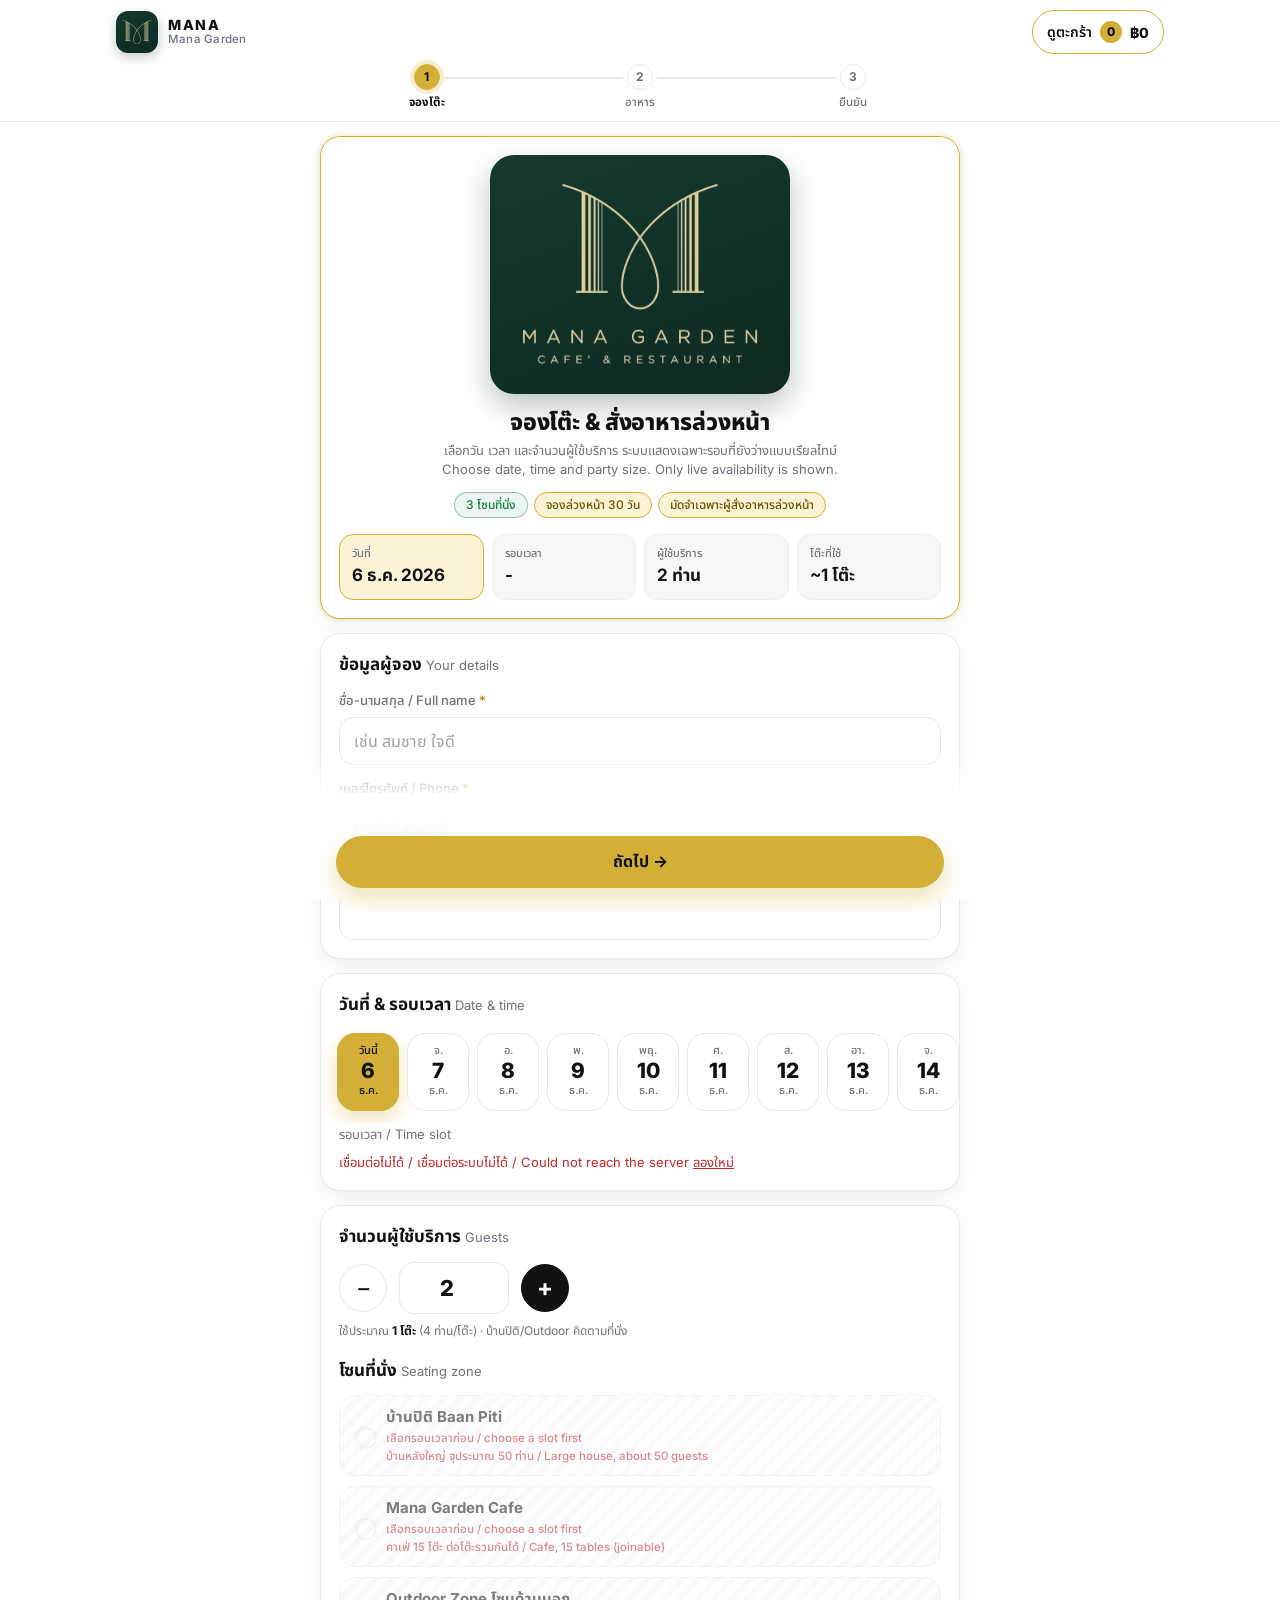
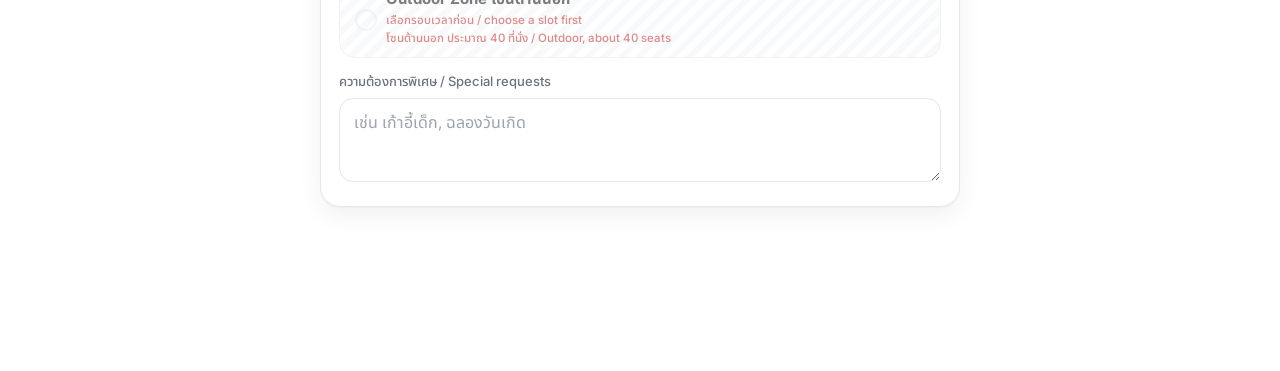
==== commit 8c416cb8: "UI v3: Light Luxe theme (white/gold, Inter + Noto Sans Thai, menu card grid, pill tabs)" ====
--- a/index.html
+++ b/index.html
@@ -3,211 +3,48 @@
 <head>
 <meta charset="utf-8">
 <meta name="viewport" content="width=device-width, initial-scale=1, viewport-fit=cover">
-<meta name="theme-color" content="#06120d">
-<title>Mana | จองโต๊ะ & สั่งอาหาร</title>
-<link rel="icon" href="data:,">
+<meta name="theme-color" content="#ffffff">
+<title>Mana Garden | จองโต๊ะ &amp; สั่งอาหาร</title>
+<meta name="description" content="จองโต๊ะและสั่งอาหารล่วงหน้า Mana Garden Cafe' &amp; Restaurant / Book a table and pre-order food online">
+<meta property="og:type" content="website">
+<meta property="og:site_name" content="MANA">
+<meta property="og:title" content="Mana Garden | จองโต๊ะ &amp; สั่งอาหาร">
+<meta property="og:description" content="จองโต๊ะและสั่งอาหารล่วงหน้า / Book a table and pre-order food online">
+<meta property="og:image" content="https://khatawutt.github.io/mana-booking/assets/og-garden.png">
+<meta property="og:image:width" content="1200">
+<meta property="og:image:height" content="630">
+<meta name="twitter:card" content="summary_large_image">
+<link rel="icon" type="image/png" href="assets/favicon-garden.png">
+<link rel="apple-touch-icon" href="assets/apple-touch-garden.png">
 <link rel="preconnect" href="https://fonts.googleapis.com">
-<link href="https://fonts.googleapis.com/css2?family=Prompt:wght@300;400;500;600;700&display=swap" rel="stylesheet">
-<style>
-:root{
-  --bg:#06120d; --bg2:#0b1d15; --card:#0f261b; --card2:#133124; --line:rgba(212,175,55,.28);
-  --gold:#d4af37; --gold2:#f3d98b; --text:#f5f1e3; --muted:#9db5a7; --ok:#4cc38a; --bad:#ff7b6b;
-  --r:18px;
-}
-*{box-sizing:border-box;-webkit-tap-highlight-color:transparent}
-html,body{margin:0;padding:0;background:var(--bg);color:var(--text);
-  font-family:'Prompt','Noto Sans Thai','Sarabun','Tahoma',system-ui,-apple-system,'Segoe UI',sans-serif;
-  font-size:15px;line-height:1.45}
-body{background:radial-gradient(1200px 500px at 50% -120px,#17402e 0%,var(--bg) 60%) fixed;min-height:100vh;padding-bottom:110px}
-button,input,textarea{font-family:inherit;color:inherit}
-.wrap{max-width:640px;margin:0 auto;padding:0 14px}
-/* top bar */
-.top{position:sticky;top:0;z-index:30;background:rgba(6,18,13,.94);backdrop-filter:blur(8px);border-bottom:1px solid var(--line)}
-.top-in{max-width:640px;margin:0 auto;padding:10px 14px 8px}
-.top-row{display:flex;align-items:center;justify-content:space-between;gap:10px}
-.brand{font-weight:700;letter-spacing:.14em;color:var(--gold);font-size:13px;text-transform:uppercase}
-.brand small{display:block;letter-spacing:.02em;color:var(--muted);font-weight:400;font-size:11px;text-transform:none}
-.cartbtn{display:flex;align-items:center;gap:8px;background:linear-gradient(180deg,#1b3f2e,#12301f);border:1px solid var(--gold);border-radius:999px;padding:7px 14px;font-weight:600;font-size:14px;cursor:pointer}
-.cartbtn b{color:var(--gold2)}
-.cartbtn .cnt{background:var(--gold);color:#1a1405;border-radius:999px;min-width:20px;height:20px;line-height:20px;text-align:center;font-size:12px;font-weight:700;padding:0 5px}
-.steps{display:flex;gap:6px;margin-top:9px}
-.steps div{flex:1;text-align:center;font-size:12px;padding:6px 4px;border-radius:999px;background:var(--bg2);border:1px solid transparent;color:var(--muted)}
-.steps div{min-width:0;white-space:nowrap;overflow:hidden;text-overflow:ellipsis}
-.top-row>div:first-child{min-width:0}
-.steps div.on{border-color:var(--gold);color:var(--gold2);background:#12301f;font-weight:600}
-.steps div.done{color:var(--ok)}
-.prog{margin-top:9px;display:none}
-.prog.show{display:block}
-.prog .bar{height:8px;border-radius:99px;background:#0a1912;border:1px solid var(--line);overflow:hidden}
-.prog .bar i{display:block;height:100%;width:0;background:linear-gradient(90deg,#b08d1f,var(--gold2));transition:width .3s}
-.prog .txt{display:flex;justify-content:space-between;font-size:12px;color:var(--muted);margin-top:4px}
-.prog .txt b{color:var(--gold2)}
-/* cards */
-.card{background:linear-gradient(180deg,var(--card),#0c2017);border:1px solid rgba(255,255,255,.07);border-radius:var(--r);padding:16px;margin:14px 0;box-shadow:0 10px 30px rgba(0,0,0,.35)}
-.card.gold{border-color:var(--gold);box-shadow:0 0 0 1px rgba(212,175,55,.15),0 10px 30px rgba(0,0,0,.4)}
-.eyebrow{color:var(--gold);letter-spacing:.18em;font-size:12px;font-weight:600;text-transform:uppercase}
-h1{font-size:26px;line-height:1.2;margin:6px 0 4px;font-weight:700}
-h2{font-size:17px;margin:0 0 10px;font-weight:600}
-.sub{color:var(--muted);font-size:13px}
-.chips{display:flex;flex-wrap:wrap;gap:6px;margin-top:10px}
-.pill{display:inline-block;border-radius:999px;padding:3px 10px;font-size:12px;border:1px solid var(--line);color:var(--gold2);background:rgba(212,175,55,.08)}
-.pill.green{color:#9be3bf;border-color:rgba(76,195,138,.4);background:rgba(76,195,138,.1)}
-.stats{display:grid;grid-template-columns:repeat(2,1fr);gap:8px;margin-top:12px}
-.stat{background:#0a1a13;border:1px solid rgba(255,255,255,.08);border-radius:14px;padding:10px 12px;min-height:62px}
-.stat.hl{border-color:var(--gold);background:#12301f}
-.stat span{display:block;font-size:11px;color:var(--muted)}
-.stat b{display:block;font-size:17px;margin-top:2px;word-break:break-word}
-@media(min-width:560px){.stats{grid-template-columns:repeat(4,1fr)}}
-/* form */
-label.f{display:block;font-size:13px;color:var(--muted);margin:12px 0 5px}
-label.f em{color:var(--gold);font-style:normal}
-input[type=text],input[type=tel],input[type=number],textarea{width:100%;background:#0a1a13;border:1px solid rgba(255,255,255,.14);border-radius:12px;padding:12px 13px;font-size:16px;outline:none}
-input:focus,textarea:focus{border-color:var(--gold);box-shadow:0 0 0 3px rgba(212,175,55,.15)}
-textarea{min-height:76px;resize:vertical}
-.err{color:var(--bad);font-size:12px;margin-top:4px;display:none}
-.err.show{display:block}
-.hp{position:absolute;left:-9999px;width:1px;height:1px;overflow:hidden}
-/* date strip */
-.dates{display:flex;gap:8px;overflow-x:auto;padding:4px 2px 10px;scrollbar-width:none}
-.dates::-webkit-scrollbar{display:none}
-.day{flex:0 0 auto;width:62px;text-align:center;padding:8px 0;border-radius:14px;background:#0a1a13;border:1px solid rgba(255,255,255,.1);cursor:pointer}
-.day small{display:block;color:var(--muted);font-size:11px}
-.day b{display:block;font-size:20px;line-height:1.2}
-.day.on{border-color:var(--gold);background:#17402e;box-shadow:0 0 0 1px rgba(212,175,55,.3)}
-.day.on small,.day.on b{color:var(--gold2)}
-.day.full{opacity:.4;cursor:not-allowed}
-.day.full::after{content:'เต็ม';display:block;font-size:10px;color:var(--bad)}
-.grid{display:grid;gap:8px}
-.slots{grid-template-columns:repeat(2,1fr)}
-@media(min-width:480px){.slots{grid-template-columns:repeat(3,1fr)}}
-.opt{padding:11px 10px;border-radius:14px;background:#0a1a13;border:1px solid rgba(255,255,255,.12);text-align:center;cursor:pointer;font-weight:500}
-.opt small{display:block;font-weight:400;font-size:11px;color:var(--muted);margin-top:2px}
-.opt.on{border-color:var(--gold);background:#17402e;color:var(--gold2)}
-.opt.dis{opacity:.45;cursor:not-allowed}
-.opt.dis small{color:var(--bad)}
-.zone{text-align:left}
-.zone b{display:block}
-/* guests */
-.gst{display:flex;align-items:center;gap:10px}
-.gst input{text-align:center;max-width:110px;font-weight:600;font-size:20px}
-.rbtn{width:44px;height:44px;border-radius:50%;border:1px solid var(--line);background:#0a1a13;font-size:24px;line-height:1;cursor:pointer;display:grid;place-items:center}
-.rbtn.plus{background:linear-gradient(180deg,var(--gold2),var(--gold));color:#201804;border-color:var(--gold);font-weight:700}
-.hint{font-size:12px;color:var(--muted);margin-top:6px}
-.hint b{color:var(--gold2)}
-/* mode cards */
-.mode{display:block;width:100%;text-align:left;padding:14px;border-radius:16px;border:1px solid rgba(255,255,255,.12);background:#0a1a13;cursor:pointer;margin-bottom:10px}
-.mode b{display:block;font-size:16px}
-.mode span{color:var(--muted);font-size:13px}
-.mode.on{border-color:var(--gold);background:#17402e}
-.compact .modehead,.compact .mode span{display:none}
-.compact .modes{display:flex;gap:8px;margin-top:0!important}
-.compact .mode{margin:0;flex:1;padding:10px 8px;text-align:center}
-.compact .mode b{font-size:14px}
-.compact .notice{margin-top:8px;font-size:12px;padding:8px 10px}
-.notice{border:1px dashed var(--gold);background:rgba(212,175,55,.08);border-radius:14px;padding:12px 14px;font-size:14px;margin-top:6px}
-.notice b{color:var(--gold2)}
-/* menu */
-.search{position:relative;margin:2px 0 10px}
-.search input{padding-left:40px}
-.search:before{content:'';position:absolute;left:14px;top:14px;width:12px;height:12px;border:2px solid var(--muted);border-radius:50%}
-.search:after{content:'';position:absolute;left:27px;top:27px;width:7px;height:2px;background:var(--muted);transform:rotate(45deg)}
-.tabs{display:flex;gap:7px;overflow-x:auto;padding:2px 0 10px;scrollbar-width:none;position:sticky;top:var(--tabtop,118px);z-index:20;background:linear-gradient(var(--bg) 70%,transparent)}
-.tabs::-webkit-scrollbar{display:none}
-.tab{flex:0 0 auto;border:1px solid rgba(255,255,255,.14);background:#0a1a13;border-radius:999px;padding:7px 13px;font-size:13px;cursor:pointer;white-space:nowrap}
-.tab.on{border-color:var(--gold);color:var(--gold2);background:#17402e}
-.tab i{font-style:normal;background:var(--gold);color:#1a1405;border-radius:99px;font-size:11px;padding:1px 6px;margin-left:5px;font-weight:700}
-.cat{background:var(--card);border:1px solid rgba(255,255,255,.07);border-radius:var(--r);margin:10px 0;overflow:hidden}
-.cat.hasq{border-color:rgba(212,175,55,.5)}
-.cat-h{width:100%;display:flex;align-items:center;gap:10px;background:none;border:0;padding:14px 14px;text-align:left;cursor:pointer;font-size:16px;font-weight:600}
-.cat-h .t{flex:1}
-.cat-h small{display:block;color:var(--muted);font-weight:400;font-size:12px}
-.cat-h .bd{background:var(--gold);color:#1a1405;border-radius:99px;font-size:12px;padding:1px 8px;font-weight:700;display:none}
-.cat.hasq .bd{display:inline-block}
-.cat-h .chev{width:10px;height:10px;border-right:2px solid var(--gold);border-bottom:2px solid var(--gold);transform:rotate(45deg);transition:transform .2s}
-.cat.open .chev{transform:rotate(-135deg)}
-.cat-b{display:none;padding:0 12px 8px}
-.cat.open .cat-b{display:block}
-.cols{display:none}
-@media(min-width:560px){
-  .cols{display:grid;grid-template-columns:1fr 90px 120px 90px;gap:8px;color:var(--muted);font-size:12px;padding:0 4px 6px}
-  .item{grid-template-columns:1fr 90px 120px 90px!important;grid-template-areas:"main price step sub"!important}
-  .it-price,.it-sub{text-align:right}
-}
-.item{display:grid;grid-template-columns:1fr auto;grid-template-areas:"main step" "price sub";gap:4px 10px;align-items:center;padding:11px 4px;border-top:1px solid rgba(255,255,255,.06)}
-.item.on{background:linear-gradient(90deg,rgba(212,175,55,.09),transparent)}
-.it-main{grid-area:main;min-width:0}
-.it-name{font-weight:600;font-size:15px}
-.tag{display:inline-block;font-size:11px;color:var(--muted);background:#0a1a13;border:1px solid rgba(255,255,255,.08);border-radius:99px;padding:1px 8px;margin:3px 4px 0 0}
-.it-price{grid-area:price;color:var(--gold2);font-size:14px}
-.it-price small{color:var(--muted)}
-.it-sub{grid-area:sub;text-align:right;color:var(--muted);font-size:14px}
-.item.on .it-sub{color:var(--text);font-weight:600}
-.step{grid-area:step;display:flex;align-items:center;justify-self:end;background:#08140e;border:1px solid rgba(255,255,255,.12);border-radius:999px;padding:3px}
-.step button{width:34px;height:34px;border-radius:50%;border:0;background:#12301f;font-size:20px;line-height:1;cursor:pointer;color:var(--text)}
-.step button.p{background:linear-gradient(180deg,var(--gold2),var(--gold));color:#201804;font-weight:700}
-.step .q{min-width:34px;text-align:center;font-weight:600;font-size:16px}
-.empty{color:var(--muted);text-align:center;padding:24px 0}
-/* summary */
-.row{display:flex;justify-content:space-between;gap:12px;padding:7px 0;border-bottom:1px solid rgba(255,255,255,.06);font-size:14px}
-.row:last-child{border-bottom:0}
-.row span:first-child{color:var(--muted)}
-.row b{text-align:right}
-.total{display:flex;justify-content:space-between;align-items:baseline;font-size:18px;font-weight:700;padding-top:10px}
-.total b{color:var(--gold2);font-family:Georgia,'Times New Roman',serif;font-size:24px}
-.qr{display:block;margin:12px auto;width:min(300px,86%);border-radius:14px;border:3px solid var(--gold);background:#fff}
-.qrph{height:200px;display:grid;place-items:center;color:var(--muted)}
-.chk{display:flex;gap:10px;align-items:flex-start;margin-top:12px;font-size:14px}
-.chk input{width:22px;height:22px;accent-color:var(--gold);margin-top:1px;flex:0 0 auto}
-/* buttons / bottom bar */
-.bar{position:fixed;left:0;right:0;bottom:0;z-index:40;background:linear-gradient(transparent,rgba(6,18,13,.97) 28%);padding:22px 0 calc(12px + env(safe-area-inset-bottom))}
-.bar-in{max-width:640px;margin:0 auto;padding:0 14px;display:flex;gap:10px}
-.btn{flex:1;border-radius:999px;padding:14px 18px;font-size:16px;font-weight:600;cursor:pointer;border:1px solid var(--line);background:#12301f;color:var(--text)}
-.btn.gold{background:linear-gradient(180deg,var(--gold2),var(--gold));color:#1f1703;border-color:var(--gold);box-shadow:0 6px 20px rgba(212,175,55,.25)}
-.btn.ghost{flex:0 0 auto;background:transparent}
-.btn{min-width:0;white-space:nowrap}
-@media(max-width:359px){.cartbtn>span:first-child{display:none}.steps div{font-size:11px;padding:6px 2px}.btn{padding:13px 12px;font-size:14px}.bar-in{padding:0 10px;gap:8px}.cartbtn{padding:6px 10px;font-size:13px}}
-.btn:disabled{opacity:.5;cursor:not-allowed}
-.banner{margin:12px 0;border-radius:14px;padding:12px 14px;font-size:14px;display:none}
-.banner.show{display:block}
-.banner.bad{background:rgba(255,123,107,.12);border:1px solid rgba(255,123,107,.5);color:#ffc6bd}
-.sp{display:inline-block;width:16px;height:16px;border:2px solid rgba(255,255,255,.3);border-top-color:var(--gold2);border-radius:50%;animation:spin .8s linear infinite;vertical-align:-3px;margin-right:6px}
-@keyframes spin{to{transform:rotate(360deg)}}
-/* cart sheet */
-.ov{position:fixed;inset:0;background:rgba(0,0,0,.6);z-index:50;display:none}
-.ov.show{display:block}
-.sheet{position:fixed;left:0;right:0;bottom:0;z-index:60;max-width:640px;margin:0 auto;background:var(--card2);border:1px solid var(--gold);border-radius:22px 22px 0 0;max-height:78vh;display:none;flex-direction:column}
-.sheet.show{display:flex}
-.sheet-h{display:flex;justify-content:space-between;align-items:center;padding:14px 16px;border-bottom:1px solid var(--line);font-weight:600;font-size:17px}
-.sheet-b{overflow:auto;padding:4px 14px}
-.sheet-f{padding:12px 16px calc(14px + env(safe-area-inset-bottom));border-top:1px solid var(--line)}
-.x{background:none;border:0;font-size:26px;color:var(--muted);cursor:pointer}
-.ok-mark{width:72px;height:72px;border-radius:50%;background:rgba(76,195,138,.15);border:2px solid var(--ok);display:grid;place-items:center;margin:6px auto 10px;font-size:36px;color:var(--ok)}
-.code{font-family:Georgia,'Times New Roman',serif;font-size:30px;color:var(--gold2);letter-spacing:.06em;text-align:center;margin:6px 0 2px}
-.center{text-align:center}
-.hide{display:none!important}
-.bootmsg{position:fixed;left:0;right:0;top:0;bottom:0;z-index:200;background:var(--bg);display:flex;flex-direction:column;align-items:center;justify-content:center;gap:14px;color:var(--muted);text-align:center;padding:24px}
-.bootmsg.hide{display:none}
-.bootmsg button{border-radius:999px;padding:12px 22px;border:1px solid var(--gold);background:#12301f;color:var(--text);font-size:15px;cursor:pointer;font-family:inherit}
-</style>
+<link rel="preconnect" href="https://fonts.gstatic.com" crossorigin>
+<link href="https://fonts.googleapis.com/css2?family=Inter:wght@400;500;600;700;800&family=Noto+Sans+Thai:wght@400;500;600;700;800&display=swap" rel="stylesheet">
+<link rel="stylesheet" href="css/app.css?v=3">
 </head>
 <body>
 <div class="top"><div class="top-in">
   <div class="top-row">
-    <div class="brand" id="brand">MANA<small id="brandSub"></small></div>
+    <div class="brandbox"><span class="markbadge"><img class="mark" id="markImg" alt="" width="30" height="30"></span><div class="brand" id="brand">MANA<small id="brandSub"></small></div></div>
     <button class="cartbtn" id="cartBtn" type="button" aria-label="ดูตะกร้า"><span>ดูตะกร้า</span><span class="cnt" id="cartCnt">0</span><b id="cartTotal">฿0</b></button>
   </div>
-  <div class="steps" id="steps"><div data-s="1">1 จองโต๊ะ</div><div data-s="2">2 อาหาร</div><div data-s="3">3 ยืนยัน</div></div>
-  <div class="prog" id="prog"><div class="bar"><i id="progBar"></i></div><div class="txt"><span id="progL"></span><span id="progR"></span></div></div>
+  <div class="steps" id="steps"><div data-s="1"><i>1</i><span>จองโต๊ะ</span></div><div data-s="2"><i>2</i><span>อาหาร</span></div><div data-s="3"><i>3</i><span>ยืนยัน</span></div></div>
+  <div class="prog" id="prog"><div class="pbar"><i id="progBar"></i></div><div class="txt"><span id="progL"></span><span id="progR"></span></div></div>
 </div></div>
 
-<div class="bootmsg" id="boot"><div><span class="sp"></span><span id="bootTxt">กำลังโหลด... / Loading...</span></div><button type="button" id="bootRetry" class="hide">ลองใหม่ / Retry</button></div>
+<div class="bootmsg" id="boot"><div class="logobadge small"><img id="bootLogo" alt="MANA" src="assets/logo-garden.webp"></div><div><span class="sp"></span><span id="bootTxt">กำลังโหลด... / Loading...</span></div><button type="button" id="bootRetry" class="hide">ลองใหม่ / Retry</button></div>
+
+<script>
+(function(){var q=(new URLSearchParams(location.search).get('b')||window.MANA_DEFAULT_BRANCH||'').toLowerCase();
+if(q==='ratch'||q==='ratchayothin'){var i=document.getElementById('bootLogo');if(i)i.src='assets/logo-ratch.webp';}})();
+</script>
 
 <div class="wrap" id="app">
   <div class="banner bad" id="verBanner">เมนูมีการอัปเดต กรุณารีเฟรชหน้านี้ (ดึงลงเพื่อโหลดใหม่) ก่อนสั่งอาหาร / The menu was updated, please reload this page before ordering.</div>
 
 <!-- STEP 1 -->
 <section id="s1">
-  <div class="card gold">
+  <div class="card gold hero">
+    <div class="logobadge"><img class="logo" id="logoHero" alt="MANA" width="250" height="198"></div>
     <div class="eyebrow" id="eyebrow">MANA</div>
     <h1>จองโต๊ะ &amp; สั่งอาหารล่วงหน้า</h1>
     <div class="sub">เลือกวัน เวลา และจำนวนผู้ใช้บริการ ระบบแสดงเฉพาะรอบที่ยังว่างแบบเรียลไทม์<br>Choose date, time and party size. Only live availability is shown.</div>
@@ -272,9 +109,14 @@
     <div class="notice" id="minNotice"></div>
   </div>
   <div id="menuBox" class="hide">
-    <div class="search"><input type="text" id="fSearch" placeholder="ค้นหาเมนู / Search menu" autocomplete="off"></div>
-    <div class="tabs" id="tabs"></div>
-    <div class="cols"><span>รายการ</span><span style="text-align:right">ราคา/หน่วย</span><span style="text-align:center">จำนวน</span><span style="text-align:right">รวม</span></div>
+    <div class="menu-head" id="menuHead">
+      <h1 class="mh">FOOD MENU</h1>
+      <div class="mh-sub" id="mhSub"></div>
+      <button type="button" class="fullmenu" id="fullMenu"><svg viewBox="0 0 24 24" width="18" height="18" fill="none" stroke="currentColor" stroke-width="1.8" stroke-linecap="round" stroke-linejoin="round" aria-hidden="true"><path d="M4 5a2 2 0 0 1 2-2h13v16H6a2 2 0 0 0-2 2z"/><path d="M4 19V5M9 7h6"/></svg>Full Menu</button>
+      <hr class="goldline">
+    </div>
+    <div class="search"><input type="text" id="fSearch" placeholder="ค้นหาเมนู / Search menu..." autocomplete="off" enterkeyhint="search"></div>
+    <div class="tabwrap"><div class="tabs" id="tabs"></div><button type="button" class="tabnext" id="tabNext" aria-label="เลื่อนหมวดถัดไป">&rsaquo;</button></div>
     <div id="menu"></div>
     <div class="empty hide" id="noRes">ไม่พบเมนูที่ค้นหา / No results</div>
   </div>
@@ -316,6 +158,7 @@
 <!-- SUCCESS -->
 <section id="done" class="hide">
   <div class="card gold center">
+    <div class="logobadge small"><img class="logo small" id="logoDone" alt="MANA" width="190" height="150"></div>
     <div class="ok-mark">&#10003;</div>
     <h1 style="font-size:23px">ส่งการจองเรียบร้อย</h1>
     <div class="sub">Booking received</div>
@@ -329,7 +172,9 @@
 
 </div>
 
-<div class="bar" id="bar"><div class="bar-in">
+<div class="bar" id="bar">
+<div class="cartbar" id="cartBar" role="button" tabindex="0" aria-label="ดูตะกร้า"><span id="cbText">0 รายการ</span><b id="cbTotal">฿0</b><em>ดูตะกร้า &rsaquo;</em></div>
+<div class="bar-in">
   <button class="btn ghost" id="backBtn" type="button">&larr; ย้อนกลับ</button>
   <button class="btn gold" id="nextBtn" type="button">ถัดไป &rarr;</button>
 </div></div>
@@ -341,526 +186,7 @@
   <div class="sheet-f"><div class="total"><span>รวมทั้งหมด</span><b id="sheetTotal">฿0</b></div><button class="btn gold" id="sheetOk" type="button" style="width:100%;margin-top:10px">ตกลง</button></div>
 </div>
 
-<script>
-/* ============ SETTINGS (edit here) ============
-   API_URL = the Google Apps Script Web App (Deploy > Manage deployments > Web app URL, ends with /exec).
-   The page calls it as a JSON API: GET ?api=availability..., POST (text/plain JSON) {api:'submit',...}. */
-var API_URL = 'https://script.google.com/macros/s/AKfycbzQEwAnSvDTyj1Yfk2EWAEYtifJ1vk4eHhF14RvDHGtGJFPTgDcgUL4-msfKckN0sifNw/exec';
-var DATA_URL = { garden: 'data/garden.json', ratch: 'data/ratch.json' };   // menu + branch settings
-var QR_URL = 'assets/mana-qr.jpg';
-var AVAIL_TIMEOUT_MS = 20000;   // Apps Script can take a few seconds when cold
-var SUBMIT_TIMEOUT_MS = 60000;  // writes the sheet + sends LINE
-</script>
-<script>
-(function () {
-  'use strict';
-
-  /* ---------- branch + boot data ---------- */
-  var BR = (new URLSearchParams(location.search).get('b') || 'garden').toLowerCase();
-  BR = (BR === 'ratch' || BR === 'ratchayothin') ? 'ratch' : 'garden';
-
-  function addDates(B) {            // Bangkok is UTC+7 all year (no DST)
-    var base = Date.now() + 7 * 3600 * 1000, out = [];
-    for (var d = 0; d <= 30; d++) {
-      var dt = new Date(base + d * 86400000), iso = dt.toISOString().slice(0, 10);
-      out.push({ iso: iso, dow: dt.getUTCDay() });
-    }
-    B.today = out[0].iso; B.dates = out;
-  }
-
-  /* ---------- API client (fetch) ---------- */
-  var MSG_OFFLINE = 'ไม่มีสัญญาณอินเทอร์เน็ต กรุณาตรวจสอบการเชื่อมต่อ / No internet connection';
-  var MSG_TIMEOUT = 'ระบบตอบกลับช้าเกินไป / The server took too long to respond';
-  var MSG_NETWORK = 'เชื่อมต่อระบบไม่ได้ / Could not reach the server';
-  var MSG_BADRESP = 'ระบบตอบกลับไม่ถูกต้อง กรุณาแจ้งร้าน / Unexpected response from the server';
-
-  function apiFetch(url, opts, timeoutMs) {
-    return new Promise(function (resolve, reject) {
-      if (navigator.onLine === false) { reject(MSG_OFFLINE); return; }
-      var ctl = window.AbortController ? new AbortController() : null, done = false;
-      var timer = setTimeout(function () { if (done) return; done = true; if (ctl) ctl.abort(); reject(MSG_TIMEOUT); }, timeoutMs);
-      if (ctl) opts.signal = ctl.signal;
-      fetch(url, opts).then(function (res) { return res.text(); }).then(function (txt) {
-        if (done) return; done = true; clearTimeout(timer);
-        var j; try { j = JSON.parse(txt); } catch (e) { reject(MSG_BADRESP); return; }
-        if (!j || typeof j !== 'object') { reject(MSG_BADRESP); return; }
-        resolve(j);
-      }, function () {
-        if (done) return; done = true; clearTimeout(timer);
-        reject(navigator.onLine === false ? MSG_OFFLINE : MSG_NETWORK);
-      });
-    });
-  }
-
-  function apiAvailability(branch, iso, guests, tries) {
-    var url = API_URL + '?api=availability&b=' + encodeURIComponent(branch) + '&date=' + encodeURIComponent(iso) + '&guests=' + encodeURIComponent(guests);
-    return apiFetch(url, { method: 'GET', cache: 'no-store', redirect: 'follow' }, AVAIL_TIMEOUT_MS).catch(function (err) {
-      if (tries > 1) return new Promise(function (r) { setTimeout(r, 800); }).then(function () { return apiAvailability(branch, iso, guests, tries - 1); });
-      throw err;
-    });
-  }
-
-  function apiSubmit(payload) {
-    // text/plain keeps this a "simple" CORS request (no preflight); Apps Script reads the JSON from postData.contents
-    var body = JSON.stringify(Object.assign({ api: 'submit' }, payload));
-    return apiFetch(API_URL, { method: 'POST', headers: { 'Content-Type': 'text/plain;charset=utf-8' }, body: body, redirect: 'follow' }, SUBMIT_TIMEOUT_MS);
-  }
-
-  function manaStart(BOOT) {
-    var B = BOOT; addDates(B);
-    document.title = B.title || document.title;
-    var MONTHS = ['ม.ค.', 'ก.พ.', 'มี.ค.', 'เม.ย.', 'พ.ค.', 'มิ.ย.', 'ก.ค.', 'ส.ค.', 'ก.ย.', 'ต.ค.', 'พ.ย.', 'ธ.ค.'];
-    var DOWS = ['อา.', 'จ.', 'อ.', 'พ.', 'พฤ.', 'ศ.', 'ส.'];
-    var S = {
-      step: 1, iso: B.today, slot: '', zone: B.zones.length === 1 ? B.zones[0].key : '', guests: 2,
-      preorder: null, cart: {}, avail: null, availErr: '', loading: false, qr: '', submitting: false, openCats: {}, q: ''
-    };
-    var ITEMS = {};
-    B.menu.forEach(function (c) { c.items.forEach(function (it) { ITEMS[it[0]] = { id: it[0], th: it[1], en: it[2], zh: it[3], price: it[4], cat: c.id }; }); });
-
-    function $(id) { return document.getElementById(id); }
-    function esc(s) { return String(s).replace(/[&<>"']/g, function (c) { return { '&': '&amp;', '<': '&lt;', '>': '&gt;', '"': '&quot;', "'": '&#39;' }[c]; }); }
-    function money(n) { return '฿' + Number(n).toLocaleString('en-US'); }
-    function minSpend() { return S.guests <= 2 ? 300 : 500; }
-    function tablesFor(g) { return Math.max(1, Math.ceil(g / 4)); }
-    function dmy(iso) { var p = iso.split('-'); return (+p[2]) + '/' + (+p[1]) + '/' + p[0]; }
-    function dateLong(iso) { var p = iso.split('-'); return (+p[2]) + ' ' + MONTHS[+p[1] - 1] + ' ' + p[0]; }
-    function zoneObj(k) { for (var i = 0; i < B.zones.length; i++) if (B.zones[i].key === k) return B.zones[i]; return null; }
-    function foodTotal() { var t = 0; Object.keys(S.cart).forEach(function (id) { t += S.cart[id] * ITEMS[id].price; }); return t; }
-    function itemCount() { var t = 0; Object.keys(S.cart).forEach(function (id) { t += S.cart[id]; }); return t; }
-
-    function run(name, args, ok, fail) {
-      var p = name === 'webGetAvailability' ? apiAvailability(args[0], args[1], args[2], 2) : apiSubmit(args[0]);
-      p.then(ok, function (msg) { fail(String(msg)); });
-    }
-
-    /* ---------- header ---------- */
-    function renderHeader() {
-      $('brand').firstChild.nodeValue = 'MANA';
-      $('brandSub').textContent = B.name;
-      $('eyebrow').textContent = B.name;
-      var t = foodTotal();
-      $('steps').style.display = S.step === 4 ? 'none' : '';
-      $('cartBtn').style.display = S.step === 4 ? 'none' : '';
-      $('cartTotal').textContent = money(t);
-      $('cartCnt').textContent = itemCount();
-      Array.prototype.forEach.call($('steps').children, function (d) {
-        var n = +d.getAttribute('data-s');
-        d.className = n === S.step ? 'on' : (n < S.step ? 'done' : '');
-      });
-      var prog = $('prog');
-      if (S.step >= 2 && S.preorder) {
-        prog.className = 'prog show';
-        var min = minSpend(), pct = Math.min(100, Math.round(t / min * 100));
-        $('progBar').style.width = pct + '%';
-        $('progL').innerHTML = t >= min ? '✓ ถึงขั้นต่ำแล้ว' : 'เหลืออีก <b>' + money(min - t) + '</b> ถึงขั้นต่ำ';
-        $('progR').innerHTML = 'ขั้นต่ำ <b>' + money(min) + '</b> (' + S.guests + ' ท่าน)';
-      } else prog.className = 'prog';
-      var top = document.querySelector('.top');
-      document.documentElement.style.setProperty('--tabtop', (top ? top.offsetHeight : 118) + 'px');
-    }
-
-    function renderStats() {
-      $('stDate').textContent = S.iso ? dateLong(S.iso) : '-';
-      $('stSlot').textContent = S.slot ? S.slot.replace(/ /g, '') : '-';
-      $('stGuests').textContent = S.guests + ' ท่าน';
-      var z = zoneObj(S.zone);
-      var unitTables = !z || z.unit === 'tables';
-      $('stUnitL').textContent = unitTables ? 'โต๊ะที่ใช้' : 'ที่นั่งที่ใช้';
-      $('stUnit').textContent = unitTables ? '~' + tablesFor(S.guests) + ' โต๊ะ' : S.guests + ' ที่นั่ง';
-    }
-
-    function renderInfoChips() {
-      var c = [];
-      if (B.branch === 'ratch') {
-        c.push('<span class="pill green">ห้องแอร์ 15 โต๊ะ</span>', '<span class="pill">ต่อโต๊ะได้สูงสุด 4 โต๊ะ = 18 ท่าน</span>', '<span class="pill">รวมไม่เกิน 50 ท่านต่อรอบ</span>');
-      } else {
-        c.push('<span class="pill green">3 โซนที่นั่ง</span>', '<span class="pill">จองล่วงหน้า 30 วัน</span>');
-      }
-      c.push('<span class="pill">มัดจำเฉพาะผู้สั่งอาหารล่วงหน้า</span>');
-      $('infoChips').innerHTML = c.join('');
-    }
-
-    /* ---------- availability ---------- */
-    function fetchAvail(keepSlot) {
-      S.loading = true; S.availErr = '';
-      renderDates(); renderSlots(); renderZones();
-      var g = S.guests, iso = S.iso, token = (S.token = (S.token || 0) + 1);
-      run('webGetAvailability', [B.branch, iso, g], function (r) {
-        if (token !== S.token) return;
-        S.loading = false;
-        if (r && r.menuVersion && B.menuVersion && r.menuVersion !== B.menuVersion) $('verBanner').className = 'banner bad show';
-        if (!r || !r.ok) { S.availErr = (r && r.error) || 'โหลดรอบว่างไม่สำเร็จ'; S.avail = null; }
-        else {
-          S.avail = r;
-          if (r.date !== S.iso) S.iso = r.date;
-          var cur = null;
-          r.slots.forEach(function (s) { if (s.slot === S.slot) cur = s; });
-          if (!cur || cur.state !== 'open') { S.slot = ''; if (B.zones.length > 1) S.zone = ''; }
-          else if (B.zones.length > 1) {
-            var zs = null; cur.zones.forEach(function (z) { if (z.key === S.zone) zs = z; });
-            if (!zs || zs.state !== 'open') S.zone = '';
-          }
-        }
-        renderDates(); renderSlots(); renderZones(); renderStats();
-      }, function (msg) {
-        if (token !== S.token) return;
-        S.loading = false; S.availErr = 'เชื่อมต่อไม่ได้ / ' + msg; S.avail = null;
-        renderDates(); renderSlots(); renderZones();
-      });
-    }
-
-    function renderDates() {
-      var open = {};
-      if (S.avail) S.avail.days.forEach(function (d) { open[d.iso] = d.open; });
-      var h = B.dates.map(function (d) {
-        var p = d.iso.split('-'), isOpen = S.avail ? open[d.iso] !== false : true;
-        var cls = 'day' + (d.iso === S.iso ? ' on' : '') + (isOpen ? '' : ' full');
-        return '<div class="' + cls + '" data-iso="' + d.iso + '"><small>' + (d.iso === B.today ? 'วันนี้' : DOWS[d.dow]) + '</small><b>' + (+p[2]) + '</b><small>' + MONTHS[+p[1] - 1] + '</small></div>';
-      }).join('');
-      $('dates').innerHTML = h;
-      var on = $('dates').querySelector('.on');
-      if (on && !S.scrolledDates) { S.scrolledDates = true; }
-    }
-
-    function renderSlots() {
-      var el = $('slots');
-      if (S.loading && !S.avail) { el.innerHTML = '<div class="sub" style="grid-column:1/-1"><span class="sp"></span>กำลังโหลดรอบว่าง...</div>'; return; }
-      if (S.availErr) { el.innerHTML = '<div class="sub" style="grid-column:1/-1;color:var(--bad)">' + esc(S.availErr) + ' <a href="#" id="retry" style="color:var(--gold2)">ลองใหม่</a></div>'; return; }
-      if (!S.avail) { el.innerHTML = ''; return; }
-      el.innerHTML = S.avail.slots.map(function (s) {
-        var cls = 'opt' + (s.slot === S.slot ? ' on' : '') + (s.state === 'open' ? '' : ' dis');
-        var note = s.state === 'full' ? 'เต็ม' : s.state === 'nofit' ? 'ไม่พอสำหรับ ' + S.guests + ' ท่าน' : s.state === 'past' ? 'ผ่านไปแล้ว' : 'ว่าง';
-        return '<div class="' + cls + '" data-slot="' + esc(s.slot) + '">' + esc(s.slot.replace(/ /g, '')) + '<small>' + note + '</small></div>';
-      }).join('');
-    }
-
-    function renderZones() {
-      var el = $('zones');
-      var cur = null;
-      if (S.avail) S.avail.slots.forEach(function (s) { if (s.slot === S.slot) cur = s; });
-      el.innerHTML = B.zones.map(function (z) {
-        var st = null;
-        if (cur) cur.zones.forEach(function (x) { if (x.key === z.key) st = x; });
-        var unit = z.unit === 'tables' ? 'โต๊ะ' : 'ที่นั่ง';
-        var sm = !st ? 'เลือกรอบเวลาก่อน / choose a slot first' : st.state === 'full' ? 'เต็ม' : st.state === 'nofit' ? 'เหลือ ' + st.remaining + ' ' + unit + ' (ไม่พอ)' : 'เหลือ ' + st.remaining + ' ' + unit;
-        var ok = st && st.state === 'open';
-        var cls = 'opt zone' + (z.key === S.zone ? ' on' : '') + (ok ? '' : ' dis');
-        return '<div class="' + cls + '" data-zone="' + z.key + '"><b>' + esc(z.label) + '</b><small style="color:' + (ok ? 'var(--muted)' : 'var(--bad)') + '">' + esc(sm) + '</small><small>' + esc(z.note) + '</small></div>';
-      }).join('');
-      if (B.branch === 'ratch' && cur && cur.zones[0].state === 'open') S.zone = B.zones[0].key;
-    }
-
-    function renderGuestHint() {
-      var t = tablesFor(S.guests);
-      var h = 'ใช้ประมาณ <b>' + t + ' โต๊ะ</b> (4 ท่าน/โต๊ะ)';
-      if (B.branch === 'ratch') h += ' &middot; จองได้สูงสุด ' + B.maxGuests + ' ท่านต่อการจอง (ต่อได้ 4 โต๊ะ)';
-      else h += ' &middot; บ้านปิติ/Outdoor คิดตามที่นั่ง';
-      $('gHint').innerHTML = h;
-    }
-
-    /* ---------- menu ---------- */
-    function buildMenu() {
-      var h = B.menu.map(function (c, i) {
-        var items = c.items.map(function (it) {
-          var tags = (it[2] ? '<span class="tag">' + esc(it[2]) + '</span>' : '') + (it[3] ? '<span class="tag">' + esc(it[3]) + '</span>' : '');
-          return '<div class="item" data-id="' + it[0] + '"><div class="it-main"><div class="it-name">' + esc(it[1]) + '</div><div>' + tags + '</div></div>' +
-            '<div class="it-price">' + money(it[4]) + ' <small>/ จาน</small></div>' +
-            '<div class="step"><button type="button" data-act="dec" aria-label="ลด">&minus;</button><span class="q">0</span><button type="button" class="p" data-act="inc" aria-label="เพิ่ม">+</button></div>' +
-            '<div class="it-sub">-</div></div>';
-        }).join('');
-        return '<section class="cat' + (i === 0 ? ' open' : '') + '" data-cat="' + c.id + '"><button type="button" class="cat-h"><span class="t">' + esc(c.th) + '<small>' + esc(c.en) + ' &middot; ' + c.items.length + ' รายการ</small></span><span class="bd">0</span><span class="chev"></span></button><div class="cat-b">' + items + '</div></section>';
-      }).join('');
-      $('menu').innerHTML = h;
-      $('tabs').innerHTML = B.menu.map(function (c) { return '<div class="tab" data-cat="' + c.id + '">' + esc(c.th) + '<i class="hide">0</i></div>'; }).join('');
-    }
-
-    function refreshItem(id) {
-      var q = S.cart[id] || 0, it = ITEMS[id];
-      var rows = document.querySelectorAll('.item[data-id="' + id + '"]');
-      Array.prototype.forEach.call(rows, function (row) {
-        row.className = 'item' + (q > 0 ? ' on' : '');
-        row.querySelector('.q').textContent = q;
-        row.querySelector('.it-sub').textContent = q > 0 ? money(q * it.price) : '-';
-      });
-      var cat = document.querySelector('.cat[data-cat="' + it.cat + '"]');
-      var n = 0;
-      B.menu.forEach(function (c) { if (c.id === it.cat) c.items.forEach(function (x) { n += S.cart[x[0]] || 0; }); });
-      if (cat) { cat.querySelector('.bd').textContent = n; cat.className = cat.className.replace(' hasq', '') + (n > 0 ? ' hasq' : ''); }
-      var tab = document.querySelector('.tab[data-cat="' + it.cat + '"] i');
-      if (tab) { tab.textContent = n; tab.className = n > 0 ? '' : 'hide'; }
-    }
-
-    function setQty(id, q) {
-      if (!ITEMS[id]) return;
-      q = Math.max(0, Math.min(99, q));
-      if (q === 0) delete S.cart[id]; else S.cart[id] = q;
-      refreshItem(id);
-      renderHeader();
-      if ($('sheet').className.indexOf('show') > -1) renderSheet();
-    }
-
-    function applySearch() {
-      var q = S.q.trim().toLowerCase(), any = false;
-      Array.prototype.forEach.call(document.querySelectorAll('.cat'), function (cat) {
-        var vis = 0;
-        Array.prototype.forEach.call(cat.querySelectorAll('.item'), function (row) {
-          var it = ITEMS[row.getAttribute('data-id')];
-          var hit = !q || (it.th + ' ' + it.en + ' ' + it.zh).toLowerCase().indexOf(q) > -1;
-          row.style.display = hit ? '' : 'none';
-          if (hit) vis++;
-        });
-        cat.style.display = vis ? '' : 'none';
-        if (q && vis) cat.classList.add('open');
-        if (vis) any = true;
-      });
-      $('noRes').className = 'empty' + (any ? ' hide' : '');
-    }
-
-    function openCat(id, scroll) {
-      var cat = document.querySelector('.cat[data-cat="' + id + '"]');
-      if (!cat) return;
-      cat.classList.add('open');
-      Array.prototype.forEach.call(document.querySelectorAll('.tab'), function (t) { t.classList.toggle('on', t.getAttribute('data-cat') === id); });
-      if (scroll) {
-        var top = document.querySelector('.top').offsetHeight + 56;
-        window.scrollTo({ top: cat.getBoundingClientRect().top + window.pageYOffset - top, behavior: 'smooth' });
-      }
-    }
-
-    /* ---------- cart sheet ---------- */
-    function renderSheet() {
-      var ids = Object.keys(S.cart);
-      $('sheetB').innerHTML = ids.length ? ids.map(function (id) {
-        var it = ITEMS[id], q = S.cart[id];
-        return '<div class="item on" data-id="' + id + '" style="grid-template-areas:\'main step\' \'price sub\'"><div class="it-main"><div class="it-name">' + esc(it.th) + '</div></div><div class="it-price">' + money(it.price) + ' x ' + q + '</div>' +
-          '<div class="step"><button type="button" data-act="dec">&minus;</button><span class="q">' + q + '</span><button type="button" class="p" data-act="inc">+</button></div><div class="it-sub">' + money(q * it.price) + '</div></div>';
-      }).join('') : '<div class="empty">ยังไม่ได้เลือกอาหาร / Cart is empty</div>';
-      $('sheetTotal').textContent = money(foodTotal());
-    }
-    function showSheet(on) {
-      if (on) renderSheet();
-      $('sheet').className = 'sheet' + (on ? ' show' : '');
-      $('ov').className = 'ov' + (on ? ' show' : '');
-    }
-
-    /* ---------- steps ---------- */
-    function showStep(n) {
-      S.step = n;
-      ['s1', 's2', 's3', 'done'].forEach(function (id) { $(id).className = 'hide'; });
-      $(n === 4 ? 'done' : 's' + n).className = '';
-      $('bar').className = n === 4 ? 'bar hide' : 'bar';
-      $('backBtn').style.display = n === 1 ? 'none' : '';
-      var nx = $('nextBtn');
-      nx.disabled = false;
-      nx.innerHTML = n === 3 ? 'ยืนยันการจอง ✓' : 'ถัดไป &rarr;';
-      if (n === 2) renderStep2();
-      if (n === 3) renderStep3();
-      renderHeader();
-      window.scrollTo(0, 0);
-    }
-
-    function renderStep2() {
-      $('modeYes').className = 'mode' + (S.preorder === true ? ' on' : '');
-      $('modeNo').className = 'mode' + (S.preorder === false ? ' on' : '');
-      $('menuBox').className = S.preorder === true ? '' : 'hide';
-      $('modeCard').className = 'card gold' + (S.preorder === true ? ' compact' : '');
-      var mn = minSpend();
-      $('minNotice').innerHTML = 'การจองมี<b>ยอดสั่งขั้นต่ำ ' + money(mn) + '</b> (' + (S.guests <= 2 ? '1-2' : '3 ท่านขึ้นไป') + ' ท่าน: ' + (S.guests <= 2 ? '300' : '500') + ' บาท) ชำระที่ร้าน<br><span class="sub">Minimum spend ' + money(mn) + ' – 300 THB for 1-2 guests, 500 THB for 3+, paid at the restaurant.</span>';
-      if (S.preorder === true) { $('minNotice').innerHTML += '<br>สั่งล่วงหน้าได้ถึงขั้นต่ำแล้วดูแถบด้านบน'; }
-    }
-
-    function renderStep3() {
-      var z = zoneObj(S.zone), t = tablesFor(S.guests), rows = [];
-      rows.push(['ชื่อ', esc(val('fName'))], ['โทร', esc(val('fPhone'))]);
-      rows.push(['วันที่', esc(dateLong(S.iso))], ['รอบเวลา', esc(S.slot)]);
-      rows.push(['จำนวน', S.guests + ' ท่าน' + (!z || z.unit === 'tables' ? ' (~' + t + ' โต๊ะ)' : '')], ['โซน', esc(z ? z.label : '-')]);
-      if (val('fSpecial')) rows.push(['ความต้องการพิเศษ', esc(val('fSpecial'))]);
-      $('sumBox').innerHTML = rows.map(function (r) { return '<div class="row"><span>' + r[0] + '</span><b>' + r[1] + '</b></div>'; }).join('');
-      var pre = S.preorder === true;
-      $('orderCard').className = pre ? 'card' : 'card hide';
-      $('depCard').className = pre ? 'card' : 'card hide';
-      $('noDepCard').className = pre ? 'card hide' : 'card';
-      if (pre) {
-        var ids = Object.keys(S.cart);
-        $('orderBox').innerHTML = ids.map(function (id) { var it = ITEMS[id], q = S.cart[id]; return '<div class="row"><span style="color:var(--text)">' + esc(it.th) + ' x ' + q + '</span><b>' + money(q * it.price) + '</b></div>'; }).join('') +
-          '<div class="total"><span>ยอดอาหารรวม</span><b>' + money(foodTotal()) + '</b></div>';
-        var lo = t * B.depositPerTable[0], hi = t * B.depositPerTable[1];
-        $('depInfo').innerHTML = 'ค่ามัดจำ <b>' + B.depositPerTable[0] + '-' + B.depositPerTable[1] + ' บาทต่อโต๊ะ</b> (ประมาณ ' + money(lo) + '-' + money(hi) + ' สำหรับ ' + t + ' โต๊ะ) ทีมงานจะยืนยันยอดที่แน่นอน<br><span class="sub">Deposit is 300-500 THB per table; our staff will confirm the exact amount.</span>';
-        if (!$('fAmount').value) $('fAmount').placeholder = String(lo);
-        loadQr();
-      } else {
-        $('noDepInfo').innerHTML = 'ไม่สั่งอาหารล่วงหน้า ไม่ต้องมัดจำ<br>ยอดสั่งขั้นต่ำ <b>' + money(minSpend()) + '</b> ชำระที่ร้าน<br><span class="sub">No pre-order, no deposit. Minimum spend ' + money(minSpend()) + ' paid at the restaurant.</span>';
-      }
-      $('submitErr').className = 'banner bad';
-    }
-
-    function loadQr() {
-      $('qrBox').className = '';
-      $('qrBox').innerHTML = '<img class="qr" alt="PromptPay QR" src="' + QR_URL + '">';
-    }
-
-    /* ---------- validation / submit ---------- */
-    function val(id) { return ($(id).value || '').trim(); }
-    function setErr(id, msg) { var e = $(id); e.textContent = msg || ''; e.className = 'err' + (msg ? ' show' : ''); return !!msg; }
-    function validate1() {
-      var bad = '';
-      function mark(id, el, msg) { if (setErr(id, msg) && !bad) bad = el; }
-      mark('eName', 'fName', val('fName').length < 2 ? 'กรุณากรอกชื่อ-นามสกุล' : '');
-      mark('ePhone', 'fPhone', /^0\d{9}$/.test(val('fPhone').replace(/[\s-]/g, '')) ? '' : 'เบอร์โทรต้องเป็นตัวเลข 10 หลัก เช่น 0812345678');
-      mark('eDate', 'dates', S.iso ? '' : 'กรุณาเลือกวันที่');
-      mark('eSlot', 'slots', S.slot ? '' : 'กรุณาเลือกรอบเวลาที่ว่าง');
-      mark('eGuests', 'fGuests', (S.guests >= 1 && S.guests <= B.maxGuests) ? '' : 'จำนวนต้องอยู่ระหว่าง 1-' + B.maxGuests);
-      mark('eZone', 'zones', S.zone ? '' : 'กรุณาเลือกโซนที่นั่ง');
-      if (bad) { var el = $(bad); window.scrollTo({ top: el.getBoundingClientRect().top + window.pageYOffset - 150, behavior: 'smooth' }); }
-      return !bad;
-    }
-
-    function validate3() {
-      if (S.preorder !== true) return true;
-      var bad = false;
-      var a = Number(val('fAmount'));
-      bad = setErr('eAmount', (a > 0) ? '' : 'กรุณากรอกยอดที่โอน') || bad;
-      bad = setErr('eRef', val('fRef') ? '' : 'กรุณากรอกเวลาโอนและเลขอ้างอิง') || bad;
-      bad = setErr('eConfirm', $('fConfirm').checked ? '' : 'กรุณาติ๊กยืนยันการโอน') || bad;
-      return !bad;
-    }
-
-    function payload() {
-      return {
-        branch: B.branch, name: val('fName'), phone: val('fPhone'), line: val('fLine'), iso: S.iso, slot: S.slot,
-        guests: S.guests, zone: S.zone, special: val('fSpecial'), preorder: S.preorder === true,
-        cart: S.preorder === true ? S.cart : {}, amount: val('fAmount'), reference: val('fRef'), confirm: $('fConfirm').checked, hp: val('fHp')
-      };
-    }
-
-    function submit() {
-      if (S.submitting || !validate3()) return;
-      S.submitting = true;
-      var nx = $('nextBtn'); nx.disabled = true; nx.innerHTML = '<span class="sp"></span>กำลังส่ง...';
-      var eb = $('submitErr'); eb.className = 'banner bad';
-      run('webSubmitBooking', [payload()], function (r) {
-        S.submitting = false;
-        if (r && r.ok) return showDone(r);
-        nx.disabled = false; nx.innerHTML = 'ยืนยันการจอง ✓';
-        eb.textContent = (r && r.error) || 'ส่งไม่สำเร็จ กรุณาลองใหม่'; eb.className = 'banner bad show';
-        fetchAvail(true);
-        eb.scrollIntoView({ behavior: 'smooth', block: 'center' });
-      }, function (msg) {
-        S.submitting = false;
-        nx.disabled = false; nx.innerHTML = 'ยืนยันการจอง ✓';
-        eb.innerHTML = esc(msg) + '<br>ยังไม่แน่ใจว่าการจองถูกบันทึกหรือไม่ — กดปุ่มยืนยันอีกครั้งได้เลย (ระบบกันการจองซ้ำให้อัตโนมัติ) หรือสอบถามร้านทาง LINE<br><span class="sub">Not sure if your booking was saved? Press Confirm again (duplicates are blocked) or contact us on LINE.</span>';
-        eb.className = 'banner bad show';
-        eb.scrollIntoView({ behavior: 'smooth', block: 'center' });
-      });
-    }
-
-    function showDone(r) {
-      $('doneCode').textContent = r.code;
-      var rows = [['สาขา', r.branch], ['ชื่อ', r.name], ['วันที่', r.dmy], ['รอบเวลา', r.slot], ['โซน', r.zone], ['จำนวน', r.guests + ' ท่าน (~' + r.tables + ' โต๊ะ)']];
-      var h = rows.map(function (x) { return '<div class="row"><span>' + x[0] + '</span><b>' + esc(x[1]) + '</b></div>'; }).join('');
-      if (r.preorder) {
-        h += r.lines.map(function (l) { return '<div class="row"><span style="color:var(--text)">' + esc(l.name) + ' x ' + l.qty + '</span><b>' + money(l.sub) + '</b></div>'; }).join('');
-        h += '<div class="total"><span>ยอดอาหารรวม</span><b>' + money(r.foodTotal) + '</b></div><div class="row"><span>มัดจำที่แจ้งโอน</span><b>' + money(r.amount) + '</b></div>';
-      }
-      $('doneBox').innerHTML = h;
-      $('doneNote').innerHTML = r.preorder ?
-        '<b>ขั้นต่อไป:</b> ส่งสลิปโอนเงินให้ร้านทาง LINE พร้อมรหัสการจอง ทีมงานจะตรวจสอบและติดต่อกลับเพื่อยืนยัน<br><span class="sub">Please send your transfer slip on LINE with your booking code. Our team will confirm.</span>' :
-        '<b>ขั้นต่อไป:</b> ทีมงานจะติดต่อกลับเพื่อยืนยัน ยอดสั่งขั้นต่ำ ' + money(r.minSpend) + ' ชำระที่ร้าน<br><span class="sub">Our team will contact you to confirm. Minimum spend ' + money(r.minSpend) + ' paid at the restaurant.</span>';
-      showStep(4);
-      $('prog').className = 'prog';
-    }
-
-    /* ---------- events ---------- */
-    function onNext() {
-      if (S.step === 1) { if (validate1()) showStep(2); return; }
-      if (S.step === 2) {
-        if (S.preorder === null) { $('minNotice').scrollIntoView({ behavior: 'smooth', block: 'center' }); return; }
-        if (S.preorder === true && foodTotal() <= 0) { $('fSearch').scrollIntoView({ behavior: 'smooth', block: 'center' }); alertBar('กรุณาเลือกอาหารอย่างน้อย 1 รายการ หรือเลือก "ไม่สั่งอาหารล่วงหน้า"'); return; }
-        showStep(3); return;
-      }
-      if (S.step === 3) submit();
-    }
-    function alertBar(msg) {
-      var b = $('nextBtn'), old = b.innerHTML; b.innerHTML = msg; b.disabled = true;
-      setTimeout(function () { b.innerHTML = old; b.disabled = false; }, 2600);
-    }
-
-    function bind() {
-      $('nextBtn').onclick = onNext;
-      $('backBtn').onclick = function () { if (S.step > 1) showStep(S.step - 1); };
-      $('againBtn').onclick = function () { location.reload(); };
-      $('cartBtn').onclick = function () { showSheet(true); };
-      $('sheetX').onclick = $('sheetOk').onclick = $('ov').onclick = function () { showSheet(false); };
-      $('dates').onclick = function (e) {
-        var d = e.target.closest('.day'); if (!d || d.classList.contains('full')) return;
-        S.iso = d.getAttribute('data-iso'); S.slot = ''; if (B.zones.length > 1) S.zone = '';
-        setErr('eDate', ''); renderStats(); fetchAvail();
-      };
-      $('slots').onclick = function (e) {
-        if (e.target.id === 'retry') { e.preventDefault(); fetchAvail(); return; }
-        var s = e.target.closest('.opt'); if (!s || s.classList.contains('dis')) return;
-        S.slot = s.getAttribute('data-slot'); if (B.zones.length > 1) S.zone = '';
-        setErr('eSlot', ''); renderSlots(); renderZones(); renderStats();
-      };
-      $('zones').onclick = function (e) {
-        var z = e.target.closest('.opt'); if (!z || z.classList.contains('dis')) return;
-        S.zone = z.getAttribute('data-zone'); setErr('eZone', ''); renderZones(); renderStats();
-      };
-      var gt;
-      function setGuests(n) {
-        n = Math.max(1, Math.min(B.maxGuests, Math.floor(n) || 1));
-        $('fGuests').value = n;
-        if (n === S.guests) return;
-        S.guests = n; renderGuestHint(); renderStats(); renderHeader(); setErr('eGuests', '');
-        clearTimeout(gt); gt = setTimeout(function () { fetchAvail(); }, 350);
-      }
-      $('gMinus').onclick = function () { setGuests(S.guests - 1); };
-      $('gPlus').onclick = function () { setGuests(S.guests + 1); };
-      $('fGuests').onchange = function () { setGuests(Number($('fGuests').value)); };
-      $('fGuests').max = B.maxGuests;
-      $('modeYes').onclick = function () { S.preorder = true; renderStep2(); renderHeader(); };
-      $('modeNo').onclick = function () { S.preorder = false; renderStep2(); renderHeader(); };
-      $('fSearch').oninput = function () { S.q = $('fSearch').value; applySearch(); };
-      $('tabs').onclick = function (e) { var t = e.target.closest('.tab'); if (t) openCat(t.getAttribute('data-cat'), true); };
-      $('menu').onclick = function (e) {
-        var h = e.target.closest('.cat-h');
-        if (h) { var c = h.parentNode; c.classList.toggle('open'); if (c.classList.contains('open')) openCat(c.getAttribute('data-cat'), false); return; }
-        stepClick(e);
-      };
-      $('sheetB').onclick = stepClick;
-      function stepClick(e) {
-        var b = e.target.closest('button[data-act]'); if (!b) return;
-        var row = b.closest('.item'), id = row.getAttribute('data-id'), q = S.cart[id] || 0;
-        setQty(id, b.getAttribute('data-act') === 'inc' ? q + 1 : q - 1);
-      }
-      ['fName', 'fPhone', 'fLine'].forEach(function (id) { $(id).addEventListener('input', function () { setErr({ fName: 'eName', fPhone: 'ePhone' }[id] || 'eName', ''); }); });
-    }
-
-    function init() {
-      renderInfoChips(); renderGuestHint(); buildMenu(); bind();
-      renderStats(); renderHeader(); showStep(1);
-      fetchAvail();
-    }
-    window.__MANA = { S: S, B: B, go: showStep, setQty: setQty, openCat: openCat, renderStep3: renderStep3, showSheet: showSheet, fetchAvail: fetchAvail, setGuests: function (n) { $('fGuests').value = n; $('fGuests').onchange(); }, applySearch: applySearch };
-    if (document.readyState === 'loading') document.addEventListener('DOMContentLoaded', init); else init();
-  }
-
-  /* ---------- load branch data, then start ---------- */
-  function load() {
-    var boot = document.getElementById('boot'), txt = document.getElementById('bootTxt'), btn = document.getElementById('bootRetry');
-    btn.className = 'hide'; txt.textContent = 'กำลังโหลด... / Loading...';
-    fetch(DATA_URL[BR], { cache: 'no-cache' }).then(function (r) { if (!r.ok) throw new Error('HTTP ' + r.status); return r.json(); }).then(function (data) {
-      manaStart(data);
-      boot.className = 'bootmsg hide';
-    }).catch(function (err) {
-      if (window.console) console.error(err);
-      txt.textContent = 'โหลดข้อมูลไม่สำเร็จ กรุณาลองใหม่ / Could not load the page data';
-      btn.className = ''; btn.onclick = load;
-    });
-  }
-  if (document.readyState === 'loading') document.addEventListener('DOMContentLoaded', load); else load();
-})();
-</script>
+<script src="js/config.js?v=3"></script>
+<script src="js/app.js?v=3"></script>
 </body>
 </html>
--- a/css/app.css
+++ b/css/app.css
@@ -0,0 +1,268 @@
+@charset "utf-8";
+/* Mana booking - v3 "Light Luxe": white, bold black type, gold accents (matches the Room Service reference) */
+:root{
+  --bg:#ffffff; --soft:#f6f7f8; --text:#111111; --muted:#6b7280; --line:#e5e7eb; --line2:#eceef1;
+  --gold:#d4af37; --gold-d:#b8860b; --gold-soft:#fbf3d6; --green:#0e2a21; --green2:#143a2d;
+  --ok:#15803d; --bad:#c62828; --r:20px; --r-sm:14px;
+  --shadow:0 1px 2px rgba(17,17,17,.04),0 8px 24px rgba(17,17,17,.06);
+  --sans:'Inter','Noto Sans Thai','Prompt','Sarabun',system-ui,-apple-system,'Segoe UI',Tahoma,sans-serif;
+  --ease:cubic-bezier(.22,.8,.24,1);
+}
+*{box-sizing:border-box;-webkit-tap-highlight-color:transparent}
+html{scroll-behavior:smooth}
+html,body{margin:0;padding:0;background:var(--bg);color:var(--text);font-family:var(--sans);font-size:15px;line-height:1.5;-webkit-font-smoothing:antialiased}
+body{min-height:100vh;padding-bottom:150px}
+button,input,textarea{font-family:inherit;color:inherit}
+button{-webkit-appearance:none;appearance:none}
+img{max-width:100%}
+.wrap{max-width:1080px;margin:0 auto;padding:0 16px}
+#s1,#s3,#done,#modeCard{max-width:640px;margin-left:auto;margin-right:auto}
+:focus-visible{outline:2px solid var(--gold-d);outline-offset:2px}
+section{animation:rise .35s var(--ease) both}
+@keyframes rise{from{opacity:0;transform:translateY(10px)}to{opacity:1;transform:none}}
+
+/* ---------- header (white, sticky) ---------- */
+.top{position:sticky;top:0;z-index:30;background:rgba(255,255,255,.92);-webkit-backdrop-filter:blur(14px);backdrop-filter:blur(14px);border-bottom:1px solid var(--line)}
+.top-in{max-width:1080px;margin:0 auto;padding:10px 16px 10px}
+.top-row{display:flex;align-items:center;justify-content:space-between;gap:10px;min-height:44px}
+.brandbox{display:flex;align-items:center;gap:10px;min-width:0}
+.markbadge{width:42px;height:42px;flex:0 0 auto;border-radius:12px;background:linear-gradient(160deg,var(--green2),var(--green));display:grid;place-items:center;box-shadow:0 4px 12px rgba(14,42,33,.25)}
+.mark{width:30px;height:30px;object-fit:contain}
+.brand{font-weight:800;letter-spacing:.12em;color:var(--text);font-size:14px;text-transform:uppercase;line-height:1.15;min-width:0}
+.brand small{display:block;letter-spacing:.02em;color:var(--muted);font-weight:500;font-size:11.5px;text-transform:none;white-space:nowrap;overflow:hidden;text-overflow:ellipsis}
+.cartbtn{display:flex;align-items:center;gap:8px;min-height:44px;background:#fff;border:1.5px solid var(--gold);border-radius:999px;padding:6px 14px 6px 14px;font-weight:600;font-size:14px;cursor:pointer;transition:transform .15s var(--ease),background .2s}
+.cartbtn:hover{background:var(--gold-soft)}
+.cartbtn b{color:var(--text);font-weight:800}
+.cartbtn .cnt{background:var(--gold);color:#111;border-radius:999px;min-width:22px;height:22px;line-height:22px;text-align:center;font-size:12px;font-weight:800;padding:0 6px}
+.bump{animation:bump .32s var(--ease)}
+@keyframes bump{0%{transform:scale(1)}45%{transform:scale(1.25)}100%{transform:scale(1)}}
+
+/* ---------- steps ---------- */
+.steps{display:flex;margin-top:10px;max-width:640px;margin-left:auto;margin-right:auto}
+.steps div{flex:1;min-width:0;display:flex;flex-direction:column;align-items:center;gap:4px;position:relative;font-size:11.5px;color:var(--muted);text-align:center;font-weight:500}
+.steps div::after{content:'';position:absolute;top:13px;left:calc(50% + 17px);right:calc(-50% + 17px);height:2px;border-radius:2px;background:var(--line);transition:background .35s}
+.steps div:last-child::after{display:none}
+.steps i{font-style:normal;width:26px;height:26px;border-radius:50%;display:grid;place-items:center;font-size:12px;font-weight:700;background:#fff;border:1.5px solid var(--line);color:var(--muted);transition:all .3s var(--ease);position:relative;z-index:1}
+.steps span{white-space:nowrap;overflow:hidden;text-overflow:ellipsis;max-width:100%}
+.steps div.on{color:var(--text);font-weight:700}
+.steps div.on i{background:var(--gold);color:#111;border-color:var(--gold);box-shadow:0 0 0 4px rgba(212,175,55,.22)}
+.steps div.done{color:var(--text)}
+.steps div.done i{background:var(--text);border-color:var(--text);color:var(--gold);font-size:0}
+.steps div.done i::before{content:'\2713';font-size:13px}
+.steps div.done::after{background:var(--gold)}
+.prog{margin-top:10px;display:none;max-width:640px;margin-left:auto;margin-right:auto}
+.prog.show{display:block}
+.pbar{height:7px;border-radius:99px;background:var(--line2);overflow:hidden}
+.pbar i{display:block;height:100%;width:0;background:linear-gradient(90deg,var(--gold),#e8c95a);border-radius:99px;transition:width .45s var(--ease)}
+.prog .txt{display:flex;justify-content:space-between;font-size:12px;color:var(--muted);margin-top:5px}
+.prog .txt b{color:var(--text);font-weight:700}
+
+/* ---------- cards ---------- */
+.card{background:#fff;border:1px solid var(--line);border-radius:var(--r);padding:18px;margin:14px 0;box-shadow:var(--shadow)}
+.card.gold{border-color:var(--gold);box-shadow:0 0 0 3px rgba(212,175,55,.10),var(--shadow)}
+.eyebrow{color:var(--gold-d);letter-spacing:.2em;font-size:11.5px;font-weight:800;text-transform:uppercase}
+h1{font-size:25px;line-height:1.25;margin:6px 0 4px;font-weight:800;letter-spacing:-.005em}
+h2{font-size:17px;margin:0 0 12px;font-weight:700}
+h2 .sub{font-weight:400}
+.sub{color:var(--muted);font-size:13px;font-weight:400}
+.hero{text-align:center;padding-top:18px}
+.logobadge{display:block;margin:0 auto 6px;width:min(300px,100%);padding:18px 22px;border-radius:24px;background:linear-gradient(160deg,var(--green2),var(--green));box-shadow:0 12px 30px rgba(14,42,33,.28)}
+.logobadge.small{width:min(230px,80%);padding:14px 18px}
+.logo{display:block;margin:0 auto;width:100%;height:auto;animation:logoin .7s var(--ease) both}
+@keyframes logoin{from{opacity:0;transform:scale(.95)}to{opacity:1;transform:none}}
+.hero .eyebrow{display:none}
+.hero h1{font-size:23px;margin-top:14px}
+.hero .chips{justify-content:center}
+.chips{display:flex;flex-wrap:wrap;gap:6px;margin-top:12px}
+.pill{display:inline-block;border-radius:999px;padding:3px 11px;font-size:12px;border:1px solid var(--gold);color:#6b5200;background:var(--gold-soft);font-weight:500}
+.pill.green{color:var(--ok);border-color:rgba(21,128,61,.4);background:rgba(21,128,61,.08)}
+.stats{display:grid;grid-template-columns:repeat(2,1fr);gap:8px;margin-top:16px;text-align:left}
+.stat{background:var(--soft);border:1px solid var(--line2);border-radius:var(--r-sm);padding:10px 12px;min-height:62px}
+.stat.hl{border-color:var(--gold);background:var(--gold-soft)}
+.stat span{display:block;font-size:11px;color:var(--muted);font-weight:500}
+.stat b{display:block;font-size:17px;margin-top:2px;font-weight:700;word-break:break-word}
+@media(min-width:560px){.stats{grid-template-columns:repeat(4,1fr)}}
+
+/* ---------- form ---------- */
+label.f{display:block;font-size:13px;color:var(--muted);margin:14px 0 6px;font-weight:500}
+label.f em{color:var(--gold-d);font-style:normal}
+input[type=text],input[type=tel],input[type=number],textarea{width:100%;min-height:48px;background:#fff;border:1.5px solid var(--line);border-radius:var(--r-sm);padding:12px 14px;font-size:16px;outline:none;transition:border-color .2s,box-shadow .2s}
+input:focus,textarea:focus{border-color:var(--gold);box-shadow:0 0 0 4px rgba(212,175,55,.2)}
+::placeholder{color:#9ca3af}
+textarea{min-height:84px;resize:vertical}
+.err{color:var(--bad);font-size:12px;margin-top:5px;display:none;font-weight:500}
+.err.show{display:block;animation:shake .35s}
+@keyframes shake{20%{transform:translateX(-4px)}60%{transform:translateX(4px)}100%{transform:none}}
+.hp{position:absolute;left:-9999px;width:1px;height:1px;overflow:hidden}
+
+/* ---------- date + slots ---------- */
+.dates{display:flex;gap:8px;overflow-x:auto;padding:4px 16px 12px;margin:0 -18px;scrollbar-width:none;scroll-snap-type:x proximity}
+.dates::-webkit-scrollbar{display:none}
+.day{flex:0 0 auto;scroll-snap-align:center;width:62px;min-height:78px;text-align:center;padding:9px 0;border-radius:18px;background:#fff;border:1.5px solid var(--line);cursor:pointer;transition:transform .15s var(--ease),border-color .2s,background .25s}
+.day small{display:block;color:var(--muted);font-size:11px;line-height:1.3;font-weight:500}
+.day b{display:block;font-size:21px;line-height:1.2;font-weight:800}
+.day.on{border-color:var(--gold);background:var(--gold);box-shadow:0 8px 20px rgba(212,175,55,.35)}
+.day.on small,.day.on b{color:#111}
+.day.full{opacity:.45;cursor:not-allowed;background:var(--soft)}
+.day.full::after{content:'เต็ม';display:block;font-size:10px;color:var(--bad);font-weight:600}
+.grid{display:grid;gap:10px}
+.slots{grid-template-columns:repeat(2,1fr)}
+@media(min-width:480px){.slots{grid-template-columns:repeat(3,1fr)}}
+.opt{min-height:56px;padding:10px;border-radius:16px;background:#fff;border:1.5px solid var(--line);text-align:center;cursor:pointer;font-weight:700;transition:transform .15s var(--ease),border-color .2s,background .25s}
+.opt small{display:block;font-weight:500;font-size:11.5px;color:var(--muted);margin-top:1px}
+.slots .opt:not(.dis) small::before{content:'';display:inline-block;width:6px;height:6px;border-radius:50%;background:var(--ok);margin-right:5px;vertical-align:1px}
+.opt.on{border-color:var(--gold);background:var(--gold-soft);box-shadow:0 0 0 3px rgba(212,175,55,.22);animation:pop .3s var(--ease)}
+@keyframes pop{0%{transform:scale(.96)}60%{transform:scale(1.02)}100%{transform:scale(1)}}
+.opt.dis{opacity:.55;cursor:not-allowed;background:repeating-linear-gradient(135deg,#f3f4f6 0 6px,#fff 6px 12px)}
+.opt.dis small{color:var(--bad)}
+.zone{text-align:left;position:relative;padding-left:46px}
+.zone::before{content:'';position:absolute;left:15px;top:50%;width:18px;height:18px;margin-top:-9px;border-radius:50%;border:2px solid #cbd0d6;transition:all .2s}
+.zone.on::before{border-color:var(--gold-d);background:radial-gradient(circle,var(--gold-d) 0 4px,transparent 5px)}
+.zone b{display:block;font-weight:700}
+.zone.dis::before{opacity:.4}
+
+/* ---------- guests ---------- */
+.gst{display:flex;align-items:center;gap:12px}
+.gst input{text-align:center;max-width:110px;font-weight:800;font-size:22px}
+.rbtn{width:48px;height:48px;border-radius:50%;border:1.5px solid var(--line);background:#fff;font-size:24px;line-height:1;cursor:pointer;display:grid;place-items:center;transition:transform .12s var(--ease)}
+.rbtn.plus{background:var(--text);color:#fff;border-color:var(--text);font-weight:700}
+.hint{font-size:12px;color:var(--muted);margin-top:8px}
+.hint b{color:var(--text);font-weight:700}
+
+/* ---------- mode cards / notice ---------- */
+.mode{display:block;width:100%;min-height:56px;text-align:left;padding:14px 16px;border-radius:var(--r-sm);border:1.5px solid var(--line);background:#fff;cursor:pointer;margin-bottom:10px;transition:transform .15s var(--ease),border-color .2s,background .25s}
+.mode b{display:block;font-size:16px;font-weight:700}
+.mode span{color:var(--muted);font-size:13px}
+.mode.on{border-color:var(--gold);background:var(--gold-soft);box-shadow:0 0 0 3px rgba(212,175,55,.2)}
+.compact .modehead,.compact .mode span{display:none}
+.compact .modes{display:flex;gap:8px;margin-top:0!important}
+.compact .mode{margin:0;flex:1;padding:10px 8px;text-align:center}
+.compact .mode b{font-size:14px}
+.compact .notice{margin-top:10px;font-size:12px;padding:8px 12px}
+.notice{border:1px dashed var(--gold);background:var(--gold-soft);border-radius:var(--r-sm);padding:12px 14px;font-size:14px;margin-top:8px}
+.notice b{color:var(--text);font-weight:800}
+
+/* ---------- menu head / search / tabs ---------- */
+.menu-head{text-align:center;padding:22px 0 0}
+.mh{font-size:30px;font-weight:800;letter-spacing:.02em;text-transform:uppercase;margin:0}
+.mh-sub{color:var(--muted);font-size:14px;font-weight:500;margin-top:2px}
+.fullmenu{display:inline-flex;align-items:center;gap:8px;margin-top:14px;min-height:44px;padding:8px 20px;border-radius:999px;border:1.5px solid var(--gold);background:#fff;font-size:15px;font-weight:600;cursor:pointer;transition:transform .12s var(--ease),background .2s}
+.fullmenu svg{color:#4b6a8a}
+.fullmenu:hover{background:var(--gold-soft)}
+.goldline{border:0;height:2px;background:var(--gold);margin:20px 0 16px}
+.search{position:relative;margin:2px 0 12px}
+.search input{padding-left:46px;border-radius:999px;background:#fff}
+.search::before{content:'';position:absolute;left:18px;top:16px;width:12px;height:12px;border:2px solid #9ca3af;border-radius:50%}
+.search::after{content:'';position:absolute;left:31px;top:30px;width:7px;height:2px;background:#9ca3af;transform:rotate(45deg)}
+.tabwrap{position:sticky;top:var(--tabtop,112px);z-index:20;display:flex;align-items:center;gap:8px;background:linear-gradient(#fff 80%,rgba(255,255,255,0));padding:6px 0 10px}
+.tabs{flex:1;min-width:0;display:flex;gap:8px;overflow-x:auto;scrollbar-width:none}
+.tabs::-webkit-scrollbar{display:none}
+.tab{flex:0 0 auto;min-height:44px;display:inline-flex;align-items:center;border:1.5px solid var(--line);background:#fff;color:#374151;border-radius:999px;padding:8px 18px;font-size:14px;font-weight:600;cursor:pointer;white-space:nowrap;transition:all .2s var(--ease)}
+.tab .tth{font-weight:500;margin-left:4px;opacity:.8}
+.tab.on{border-color:var(--gold);color:#111;background:var(--gold);font-weight:800}
+.tab i{font-style:normal;background:var(--text);color:#fff;border-radius:99px;font-size:11px;padding:1px 7px;margin-left:7px;font-weight:700}
+.tabnext{flex:0 0 44px;height:44px;border-radius:50%;border:1.5px solid var(--line);background:#fff;font-size:24px;line-height:1;cursor:pointer;display:grid;place-items:center;box-shadow:var(--shadow);padding:0 0 3px}
+
+/* ---------- menu grid + cards ---------- */
+.cat{margin:6px 0 18px}
+.cat-title{display:flex;align-items:baseline;gap:10px;flex-wrap:wrap;margin:14px 2px 10px;font-size:18px;font-weight:800}
+.cat-title small{color:var(--muted);font-size:12.5px;font-weight:500}
+.mgrid{display:grid;grid-template-columns:repeat(2,minmax(0,1fr));gap:12px}
+@media(min-width:700px){.mgrid{grid-template-columns:repeat(3,minmax(0,1fr));gap:16px}}
+.mc{display:flex;flex-direction:column;background:#fff;border:1px solid var(--line);border-radius:18px;overflow:hidden;box-shadow:var(--shadow);transition:box-shadow .25s,border-color .25s,transform .2s var(--ease)}
+.mc.on{border-color:var(--gold);box-shadow:0 0 0 2px rgba(212,175,55,.35),var(--shadow)}
+.mc-img{position:relative;aspect-ratio:4/3;display:flex;flex-direction:column;align-items:center;justify-content:center;gap:2px;color:#9aa1a9;font-size:11.5px;background:repeating-linear-gradient(135deg,#f1f2f4 0 9px,#f8f9fa 9px 18px)}
+.mc-img span{font-weight:500}
+.mc-img em{font-style:normal;font-size:11px;color:#b3b9c0;letter-spacing:.04em}
+.mc-img img{position:absolute;left:0;top:0;width:100%;height:100%;object-fit:cover}
+.mc-body{display:flex;flex-direction:column;flex:1;padding:12px 12px 12px}
+.mc-tag{color:var(--gold-d);font-size:10.5px;font-weight:800;letter-spacing:.08em;line-height:1.3}
+.mc-name{font-weight:800;font-size:15px;line-height:1.3;margin-top:3px;word-break:break-word}
+.mc-sub{font-size:13px;line-height:1.35;color:#374151;margin-top:2px;word-break:break-word}
+.mc-sub.zh{color:var(--muted)}
+.mc .it-sub{font-size:12.5px;font-weight:700;color:var(--text);margin-top:6px;min-height:0}
+.mc .it-sub:empty{display:none}
+.mc-foot{margin-top:auto;padding-top:10px;display:flex;flex-wrap:wrap;align-items:center;justify-content:space-between;gap:8px}
+.mc-price{font-weight:800;font-size:17px;color:var(--gold-d)}
+.add{min-height:44px;min-width:70px;padding:8px 18px;border-radius:999px;border:0;background:var(--text);color:#fff;font-size:14px;font-weight:700;cursor:pointer;transition:transform .12s var(--ease),background .2s}
+.add:hover{background:#2a2a2a}
+.mc .step{display:none;flex:1 1 100%}
+.mc.on .step{display:flex}
+.mc.on .add{display:none}
+.step{display:flex;align-items:center;justify-content:space-between;background:var(--text);border-radius:999px;padding:2px;color:#fff}
+.step button{width:44px;height:44px;border-radius:50%;border:0;background:rgba(255,255,255,.14);color:#fff;font-size:22px;line-height:1;cursor:pointer;display:grid;place-items:center;padding:0;transition:transform .12s var(--ease),background .2s}
+.step button.p{background:var(--gold);color:#111;font-weight:700}
+.step .q{min-width:34px;text-align:center;font-weight:800;font-size:16px}
+.empty{color:var(--muted);text-align:center;padding:26px 0}
+
+/* cart sheet rows (list style) */
+.sheet .item{display:grid;grid-template-columns:1fr auto;grid-template-areas:"main step" "price sub";gap:4px 10px;align-items:center;padding:12px 4px;border-top:1px solid var(--line2)}
+.sheet .item:first-child{border-top:0}
+.it-main{grid-area:main;min-width:0}
+.it-name{font-weight:700;font-size:15px;line-height:1.35}
+.it-price{grid-area:price;color:var(--gold-d);font-size:14px;font-weight:700}
+.sheet .it-sub{grid-area:sub;text-align:right;color:var(--text);font-size:14px;font-weight:800}
+.sheet .step{grid-area:step;justify-self:end}
+
+/* ---------- summary ---------- */
+.row{display:flex;justify-content:space-between;gap:12px;padding:9px 0;border-bottom:1px solid var(--line2);font-size:14px}
+.row:last-child{border-bottom:0}
+.row span:first-child{color:var(--muted)}
+.row b{text-align:right;font-weight:600}
+.total{display:flex;justify-content:space-between;align-items:baseline;font-size:17px;font-weight:700;padding-top:12px}
+.total b{color:var(--gold-d);font-size:26px;font-weight:800}
+.qr{display:block;margin:14px auto;width:min(300px,86%);border-radius:18px;border:3px solid var(--gold);background:#fff;box-shadow:var(--shadow)}
+.qrph{height:200px;display:grid;place-items:center;color:var(--muted)}
+.chk{display:flex;gap:12px;align-items:flex-start;margin-top:14px;font-size:14px;min-height:44px;cursor:pointer}
+.chk input{width:24px;height:24px;accent-color:var(--text);margin-top:0;flex:0 0 auto}
+
+/* ---------- bottom bar + floating cart ---------- */
+.bar{position:fixed;left:0;right:0;bottom:0;z-index:40;background:linear-gradient(rgba(255,255,255,0),rgba(255,255,255,.96) 34%);padding:26px 0 calc(12px + env(safe-area-inset-bottom));pointer-events:none}
+.bar>*{pointer-events:auto}
+.bar-in{max-width:640px;margin:0 auto;padding:0 16px;display:flex;gap:10px;pointer-events:auto}
+.cartbar{max-width:608px;margin:0 auto 10px;width:calc(100% - 32px);display:flex;align-items:center;justify-content:space-between;gap:10px;min-height:54px;padding:8px 10px 8px 18px;border-radius:999px;background:var(--text);color:#fff;box-shadow:0 12px 30px rgba(17,17,17,.3);cursor:pointer;transform:translateY(140%);opacity:0;visibility:hidden;transition:transform .45s var(--ease),opacity .3s,visibility 0s .45s}
+.cartbar.show{transform:none;opacity:1;visibility:visible;transition:transform .45s var(--ease),opacity .3s}
+.cartbar span{font-size:14px;font-weight:500}
+.cartbar b{color:var(--gold);font-size:20px;font-weight:800}
+.cartbar em{font-style:normal;background:var(--gold);color:#111;border-radius:999px;padding:9px 16px;font-weight:800;font-size:14px}
+.btn{flex:1;min-height:52px;border-radius:999px;padding:12px 18px;font-size:16px;font-weight:700;cursor:pointer;border:1.5px solid var(--line);background:#fff;color:var(--text);transition:transform .12s var(--ease),box-shadow .2s,opacity .2s;min-width:0;white-space:nowrap}
+.btn.gold{background:var(--gold);color:#111;border-color:var(--gold);box-shadow:0 10px 24px rgba(212,175,55,.38)}
+.btn.ghost{flex:0 0 auto}
+.btn:disabled{opacity:.55;cursor:not-allowed}
+button:not(:disabled):active,.opt:active,.day:active,.tab:active,.mode:active,.cartbar:active{transform:scale(.96)}
+.banner{margin:12px 0;border-radius:var(--r-sm);padding:12px 14px;font-size:14px;display:none}
+.banner.show{display:block;animation:rise .3s var(--ease)}
+.banner.bad{background:#fdecea;border:1px solid rgba(198,40,40,.4);color:#8e1c1c}
+.sp{display:inline-block;width:16px;height:16px;border:2px solid #d1d5db;border-top-color:var(--gold-d);border-radius:50%;animation:spin .8s linear infinite;vertical-align:-3px;margin-right:6px}
+@keyframes spin{to{transform:rotate(360deg)}}
+.sk{border-radius:16px;min-height:56px;background:linear-gradient(100deg,#f1f2f4 30%,#fafafa 50%,#f1f2f4 70%);background-size:220% 100%;animation:shimmer 1.3s linear infinite}
+@keyframes shimmer{from{background-position:120% 0}to{background-position:-120% 0}}
+.busy{opacity:.55;transition:opacity .2s}
+
+/* ---------- cart sheet ---------- */
+.ov{position:fixed;left:0;right:0;top:0;bottom:0;background:rgba(17,17,17,.45);z-index:50;display:none}
+.ov.show{display:block;animation:fade .25s both}
+@keyframes fade{from{opacity:0}to{opacity:1}}
+.sheet{position:fixed;left:0;right:0;bottom:0;z-index:60;max-width:640px;margin:0 auto;background:#fff;border:1px solid var(--line);border-bottom:0;border-radius:26px 26px 0 0;max-height:80vh;display:none;flex-direction:column;box-shadow:0 -20px 50px rgba(17,17,17,.2)}
+.sheet.show{display:flex;animation:sheetin .4s var(--ease) both}
+@keyframes sheetin{from{transform:translateY(100%)}to{transform:none}}
+.sheet-h{display:flex;justify-content:space-between;align-items:center;padding:18px 18px 12px;border-bottom:1px solid var(--line2);font-weight:800;font-size:17px;position:relative}
+.sheet-h::before{content:'';position:absolute;left:50%;top:7px;width:40px;height:4px;margin-left:-20px;border-radius:4px;background:#d1d5db}
+.sheet-b{overflow:auto;padding:4px 14px}
+.sheet-f{padding:12px 18px calc(16px + env(safe-area-inset-bottom));border-top:1px solid var(--line2)}
+.x{background:none;border:0;font-size:28px;color:var(--muted);cursor:pointer;width:44px;height:44px;border-radius:50%}
+
+/* ---------- success ---------- */
+.ok-mark{width:76px;height:76px;border-radius:50%;background:rgba(21,128,61,.1);border:2px solid var(--ok);display:grid;place-items:center;margin:14px auto 12px;font-size:38px;color:var(--ok);animation:pop .6s var(--ease) both}
+.code{font-size:32px;font-weight:800;color:var(--gold-d);letter-spacing:.05em;text-align:center;margin:8px 0 2px}
+.center{text-align:center}
+.hide{display:none!important}
+
+/* ---------- boot ---------- */
+.bootmsg{position:fixed;left:0;right:0;top:0;bottom:0;z-index:200;background:#fff;display:flex;flex-direction:column;align-items:center;justify-content:center;gap:18px;color:var(--muted);text-align:center;padding:24px}
+.bootmsg.hide{display:none}
+.bootmsg button{border-radius:999px;min-height:48px;padding:12px 24px;border:1.5px solid var(--gold);background:#fff;color:var(--text);font-size:15px;font-weight:600;cursor:pointer}
+@media(max-width:359px){.cartbtn>span:first-child{display:none}.steps span{font-size:10.5px}.btn{padding:12px;font-size:14px}.bar-in{padding:0 10px;gap:8px}.cartbtn{padding:6px 10px;font-size:13px}.brand{font-size:12px;letter-spacing:.08em}.wrap{padding:0 12px}.dates{margin:0 -18px}.mc-body{padding:10px}.mc-name{font-size:14px}}
+@media(prefers-reduced-motion:reduce){
+  *,*::before,*::after{animation-duration:.001ms!important;animation-iteration-count:1!important;transition-duration:.001ms!important;scroll-behavior:auto!important}
+}
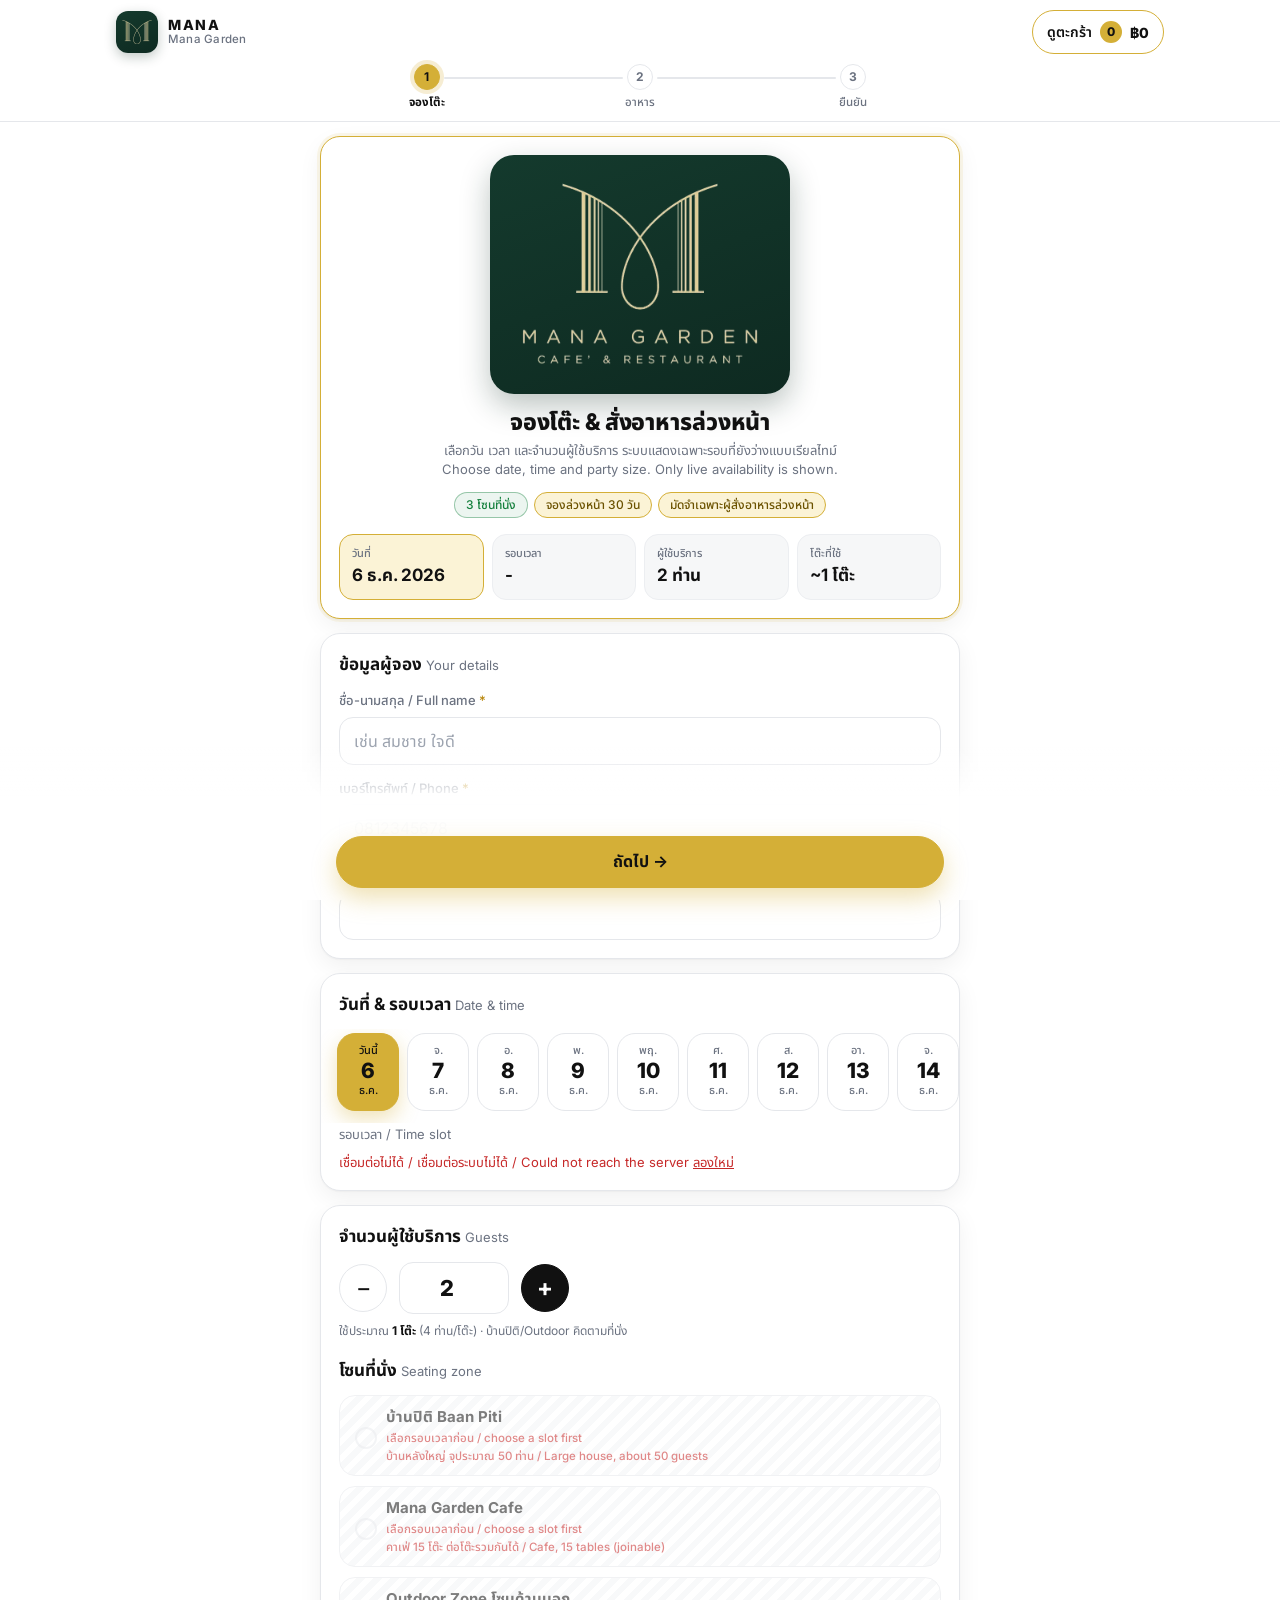
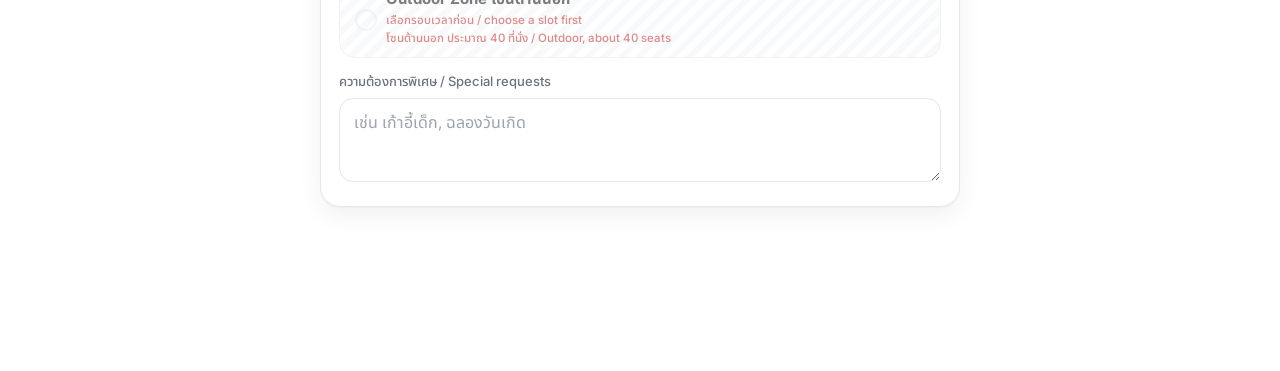
==== commit 9b9d58f4: "UI v4: split menu into Food / Drinks sections (type field in data json, front-end only)" ====
--- a/index.html
+++ b/index.html
@@ -19,7 +19,7 @@
 <link rel="preconnect" href="https://fonts.googleapis.com">
 <link rel="preconnect" href="https://fonts.gstatic.com" crossorigin>
 <link href="https://fonts.googleapis.com/css2?family=Inter:wght@400;500;600;700;800&family=Noto+Sans+Thai:wght@400;500;600;700;800&display=swap" rel="stylesheet">
-<link rel="stylesheet" href="css/app.css?v=3">
+<link rel="stylesheet" href="css/app.css?v=4">
 </head>
 <body>
 <div class="top"><div class="top-in">
@@ -115,6 +115,10 @@
       <button type="button" class="fullmenu" id="fullMenu"><svg viewBox="0 0 24 24" width="18" height="18" fill="none" stroke="currentColor" stroke-width="1.8" stroke-linecap="round" stroke-linejoin="round" aria-hidden="true"><path d="M4 5a2 2 0 0 1 2-2h13v16H6a2 2 0 0 0-2 2z"/><path d="M4 19V5M9 7h6"/></svg>Full Menu</button>
       <hr class="goldline">
     </div>
+    <div class="seg" id="seg" role="tablist" aria-label="อาหาร / เครื่องดื่ม">
+      <button type="button" class="on" id="segFood" data-sec="food" role="tab" aria-selected="true"><span class="sg-ico" aria-hidden="true">&#127869;</span><b>อาหาร</b><small>Food</small><i class="sg-n hide">0</i></button>
+      <button type="button" id="segDrink" data-sec="drink" role="tab" aria-selected="false"><span class="sg-ico" aria-hidden="true">&#129380;</span><b>เครื่องดื่ม</b><small>Drinks</small><i class="sg-n hide">0</i></button>
+    </div>
     <div class="search"><input type="text" id="fSearch" placeholder="ค้นหาเมนู / Search menu..." autocomplete="off" enterkeyhint="search"></div>
     <div class="tabwrap"><div class="tabs" id="tabs"></div><button type="button" class="tabnext" id="tabNext" aria-label="เลื่อนหมวดถัดไป">&rsaquo;</button></div>
     <div id="menu"></div>
@@ -186,7 +190,7 @@
   <div class="sheet-f"><div class="total"><span>รวมทั้งหมด</span><b id="sheetTotal">฿0</b></div><button class="btn gold" id="sheetOk" type="button" style="width:100%;margin-top:10px">ตกลง</button></div>
 </div>
 
-<script src="js/config.js?v=3"></script>
-<script src="js/app.js?v=3"></script>
+<script src="js/config.js?v=4"></script>
+<script src="js/app.js?v=4"></script>
 </body>
 </html>
--- a/css/app.css
+++ b/css/app.css
@@ -150,6 +150,17 @@
 .fullmenu svg{color:#4b6a8a}
 .fullmenu:hover{background:var(--gold-soft)}
 .goldline{border:0;height:2px;background:var(--gold);margin:20px 0 16px}
+.seg{display:flex;gap:6px;padding:5px;margin:0 0 14px;background:#f3f4f6;border:1px solid var(--line);border-radius:999px}
+.seg button{flex:1;min-width:0;min-height:48px;display:flex;align-items:center;justify-content:center;gap:6px;border:0;background:transparent;border-radius:999px;font:inherit;color:#4b5563;cursor:pointer;padding:6px 10px;transition:background .2s,color .2s,box-shadow .2s}
+.seg button b{font-size:16px;font-weight:800;white-space:nowrap}
+.seg button small{font-size:11.5px;font-weight:500;color:var(--muted);white-space:nowrap}
+.seg button.on{background:var(--gold);color:#111;box-shadow:0 2px 8px rgba(212,175,55,.35)}
+.seg button.on small{color:#3b3410}
+.sg-ico{font-size:17px;line-height:1}
+.sg-n{font-style:normal;background:#111;color:#fff;border-radius:99px;font-size:12px;font-weight:700;min-width:22px;padding:2px 7px;text-align:center}
+.seg button.on .sg-n{background:#111;color:var(--gold)}
+@media(max-width:380px){.seg button small{display:none}.sg-ico{display:none}}
+.tabwrap.searching{display:none}
 .search{position:relative;margin:2px 0 12px}
 .search input{padding-left:46px;border-radius:999px;background:#fff}
 .search::before{content:'';position:absolute;left:18px;top:16px;width:12px;height:12px;border:2px solid #9ca3af;border-radius:50%}
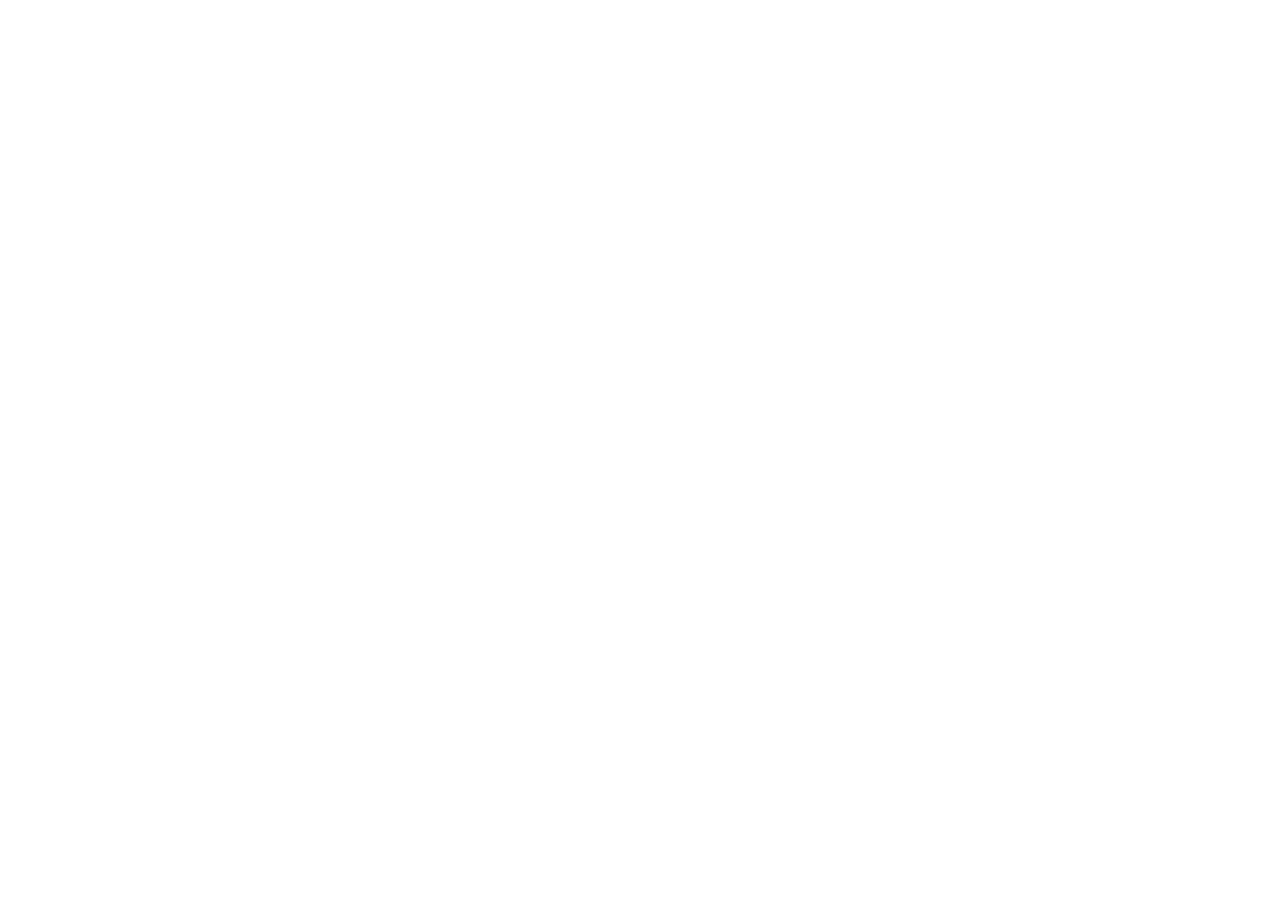
==== commit a68d2a79: "Redirect Pages entry points to the unified booking site Replace the GitHub Pages root and /ratch/ do" ====
--- a/index.html
+++ b/index.html
@@ -2,195 +2,25 @@
 <html lang="th">
 <head>
 <meta charset="utf-8">
-<meta name="viewport" content="width=device-width, initial-scale=1, viewport-fit=cover">
-<meta name="theme-color" content="#ffffff">
-<title>Mana Garden | จองโต๊ะ &amp; สั่งอาหาร</title>
-<meta name="description" content="จองโต๊ะและสั่งอาหารล่วงหน้า Mana Garden Cafe' &amp; Restaurant / Book a table and pre-order food online">
-<meta property="og:type" content="website">
-<meta property="og:site_name" content="MANA">
-<meta property="og:title" content="Mana Garden | จองโต๊ะ &amp; สั่งอาหาร">
-<meta property="og:description" content="จองโต๊ะและสั่งอาหารล่วงหน้า / Book a table and pre-order food online">
-<meta property="og:image" content="https://khatawutt.github.io/mana-booking/assets/og-garden.png">
-<meta property="og:image:width" content="1200">
-<meta property="og:image:height" content="630">
-<meta name="twitter:card" content="summary_large_image">
-<link rel="icon" type="image/png" href="assets/favicon-garden.png">
-<link rel="apple-touch-icon" href="assets/apple-touch-garden.png">
-<link rel="preconnect" href="https://fonts.googleapis.com">
-<link rel="preconnect" href="https://fonts.gstatic.com" crossorigin>
-<link href="https://fonts.googleapis.com/css2?family=Inter:wght@400;500;600;700;800&family=Noto+Sans+Thai:wght@400;500;600;700;800&display=swap" rel="stylesheet">
-<link rel="stylesheet" href="css/app.css?v=4">
+<meta name="viewport" content="width=device-width, initial-scale=1">
+<title>กำลังพาไปหน้าจอง Mana Garden...</title>
+<link rel="canonical" href="https://mana-booking.vercel.app/garden/">
+<script>
+(function () {
+  var dest = 'https://mana-booking.vercel.app/garden/';
+  var target = dest + (location.search || '') + (location.hash || '');
+  document.addEventListener('DOMContentLoaded', function () {
+    var link = document.getElementById('redirect-link');
+    if (link) link.href = target;
+  });
+  try { location.replace(target); } catch (e) {}
+})();
+</script>
+<noscript>
+<meta http-equiv="refresh" content="0;url=https://mana-booking.vercel.app/garden/">
+</noscript>
 </head>
 <body>
-<div class="top"><div class="top-in">
-  <div class="top-row">
-    <div class="brandbox"><span class="markbadge"><img class="mark" id="markImg" alt="" width="30" height="30"></span><div class="brand" id="brand">MANA<small id="brandSub"></small></div></div>
-    <button class="cartbtn" id="cartBtn" type="button" aria-label="ดูตะกร้า"><span>ดูตะกร้า</span><span class="cnt" id="cartCnt">0</span><b id="cartTotal">฿0</b></button>
-  </div>
-  <div class="steps" id="steps"><div data-s="1"><i>1</i><span>จองโต๊ะ</span></div><div data-s="2"><i>2</i><span>อาหาร</span></div><div data-s="3"><i>3</i><span>ยืนยัน</span></div></div>
-  <div class="prog" id="prog"><div class="pbar"><i id="progBar"></i></div><div class="txt"><span id="progL"></span><span id="progR"></span></div></div>
-</div></div>
-
-<div class="bootmsg" id="boot"><div class="logobadge small"><img id="bootLogo" alt="MANA" src="assets/logo-garden.webp"></div><div><span class="sp"></span><span id="bootTxt">กำลังโหลด... / Loading...</span></div><button type="button" id="bootRetry" class="hide">ลองใหม่ / Retry</button></div>
-
-<script>
-(function(){var q=(new URLSearchParams(location.search).get('b')||window.MANA_DEFAULT_BRANCH||'').toLowerCase();
-if(q==='ratch'||q==='ratchayothin'){var i=document.getElementById('bootLogo');if(i)i.src='assets/logo-ratch.webp';}})();
-</script>
-
-<div class="wrap" id="app">
-  <div class="banner bad" id="verBanner">เมนูมีการอัปเดต กรุณารีเฟรชหน้านี้ (ดึงลงเพื่อโหลดใหม่) ก่อนสั่งอาหาร / The menu was updated, please reload this page before ordering.</div>
-
-<!-- STEP 1 -->
-<section id="s1">
-  <div class="card gold hero">
-    <div class="logobadge"><img class="logo" id="logoHero" alt="MANA" width="250" height="198"></div>
-    <div class="eyebrow" id="eyebrow">MANA</div>
-    <h1>จองโต๊ะ &amp; สั่งอาหารล่วงหน้า</h1>
-    <div class="sub">เลือกวัน เวลา และจำนวนผู้ใช้บริการ ระบบแสดงเฉพาะรอบที่ยังว่างแบบเรียลไทม์<br>Choose date, time and party size. Only live availability is shown.</div>
-    <div class="chips" id="infoChips"></div>
-    <div class="stats">
-      <div class="stat hl"><span>วันที่</span><b id="stDate">-</b></div>
-      <div class="stat"><span>รอบเวลา</span><b id="stSlot">-</b></div>
-      <div class="stat"><span>ผู้ใช้บริการ</span><b id="stGuests">-</b></div>
-      <div class="stat"><span id="stUnitL">โต๊ะที่ใช้</span><b id="stUnit">-</b></div>
-    </div>
-  </div>
-
-  <div class="card">
-    <h2>ข้อมูลผู้จอง <span class="sub">Your details</span></h2>
-    <label class="f" for="fName">ชื่อ-นามสกุล / Full name <em>*</em></label>
-    <input type="text" id="fName" autocomplete="name" maxlength="80" placeholder="เช่น สมชาย ใจดี">
-    <div class="err" id="eName"></div>
-    <label class="f" for="fPhone">เบอร์โทรศัพท์ / Phone <em>*</em></label>
-    <input type="tel" id="fPhone" inputmode="numeric" autocomplete="tel" maxlength="14" placeholder="0812345678">
-    <div class="err" id="ePhone"></div>
-    <label class="f" for="fLine">LINE ID (ไม่บังคับ / optional)</label>
-    <input type="text" id="fLine" maxlength="60" autocomplete="off">
-    <div class="hp"><label>Website <input type="text" id="fHp" tabindex="-1" autocomplete="off"></label></div>
-  </div>
-
-  <div class="card">
-    <h2>วันที่ &amp; รอบเวลา <span class="sub">Date &amp; time</span></h2>
-    <div class="dates" id="dates"></div>
-    <div class="err" id="eDate"></div>
-    <div class="sub" style="margin:2px 0 8px">รอบเวลา / Time slot</div>
-    <div class="grid slots" id="slots"></div>
-    <div class="err" id="eSlot"></div>
-  </div>
-
-  <div class="card">
-    <h2>จำนวนผู้ใช้บริการ <span class="sub">Guests</span></h2>
-    <div class="gst">
-      <button type="button" class="rbtn" id="gMinus" aria-label="ลด">&minus;</button>
-      <input type="number" id="fGuests" inputmode="numeric" min="1" value="2">
-      <button type="button" class="rbtn plus" id="gPlus" aria-label="เพิ่ม">+</button>
-    </div>
-    <div class="hint" id="gHint"></div>
-    <div class="err" id="eGuests"></div>
-    <h2 style="margin-top:18px">โซนที่นั่ง <span class="sub">Seating zone</span></h2>
-    <div class="grid" id="zones"></div>
-    <div class="err" id="eZone"></div>
-    <label class="f" for="fSpecial">ความต้องการพิเศษ / Special requests</label>
-    <textarea id="fSpecial" maxlength="500" placeholder="เช่น เก้าอี้เด็ก, ฉลองวันเกิด"></textarea>
-  </div>
-</section>
-
-<!-- STEP 2 -->
-<section id="s2" class="hide">
-  <div class="card gold" id="modeCard">
-    <div class="modehead"><div class="eyebrow">อาหาร / Food</div>
-    <h1 style="font-size:22px">สั่งอาหารล่วงหน้าหรือไม่?</h1>
-    <div class="sub">Pre-order food?</div></div>
-    <div class="modes" style="margin-top:12px">
-      <button type="button" class="mode" id="modeYes"><b>สั่งอาหารล่วงหน้า (ชำระมัดจำ)</b><span>เลือกเมนูได้เลย อาหารพร้อมเมื่อมาถึง &middot; ต้องโอนมัดจำ / Pre-order, deposit required</span></button>
-      <button type="button" class="mode" id="modeNo"><b>ไม่สั่งอาหารล่วงหน้า</b><span>สั่งที่ร้านได้ ไม่ต้องมัดจำ / Order at the restaurant, no deposit</span></button>
-    </div>
-    <div class="notice" id="minNotice"></div>
-  </div>
-  <div id="menuBox" class="hide">
-    <div class="menu-head" id="menuHead">
-      <h1 class="mh">FOOD MENU</h1>
-      <div class="mh-sub" id="mhSub"></div>
-      <button type="button" class="fullmenu" id="fullMenu"><svg viewBox="0 0 24 24" width="18" height="18" fill="none" stroke="currentColor" stroke-width="1.8" stroke-linecap="round" stroke-linejoin="round" aria-hidden="true"><path d="M4 5a2 2 0 0 1 2-2h13v16H6a2 2 0 0 0-2 2z"/><path d="M4 19V5M9 7h6"/></svg>Full Menu</button>
-      <hr class="goldline">
-    </div>
-    <div class="seg" id="seg" role="tablist" aria-label="อาหาร / เครื่องดื่ม">
-      <button type="button" class="on" id="segFood" data-sec="food" role="tab" aria-selected="true"><span class="sg-ico" aria-hidden="true">&#127869;</span><b>อาหาร</b><small>Food</small><i class="sg-n hide">0</i></button>
-      <button type="button" id="segDrink" data-sec="drink" role="tab" aria-selected="false"><span class="sg-ico" aria-hidden="true">&#129380;</span><b>เครื่องดื่ม</b><small>Drinks</small><i class="sg-n hide">0</i></button>
-    </div>
-    <div class="search"><input type="text" id="fSearch" placeholder="ค้นหาเมนู / Search menu..." autocomplete="off" enterkeyhint="search"></div>
-    <div class="tabwrap"><div class="tabs" id="tabs"></div><button type="button" class="tabnext" id="tabNext" aria-label="เลื่อนหมวดถัดไป">&rsaquo;</button></div>
-    <div id="menu"></div>
-    <div class="empty hide" id="noRes">ไม่พบเมนูที่ค้นหา / No results</div>
-  </div>
-</section>
-
-<!-- STEP 3 -->
-<section id="s3" class="hide">
-  <div class="card gold">
-    <div class="eyebrow">ตรวจสอบ &amp; ยืนยัน</div>
-    <h1 style="font-size:22px">สรุปการจอง</h1>
-    <div id="sumBox" style="margin-top:8px"></div>
-  </div>
-  <div class="card" id="orderCard">
-    <h2>รายการอาหาร <span class="sub">Your order</span></h2>
-    <div id="orderBox"></div>
-  </div>
-  <div class="card" id="depCard">
-    <h2>ชำระมัดจำ <span class="sub">Deposit by QR</span></h2>
-    <div class="notice" id="depInfo"></div>
-    <div id="qrBox" class="qrph"><span class="sp"></span>กำลังโหลด QR...</div>
-    <div class="sub center">ชื่อบัญชี: MANA (อลิษา ใบกว้าง) &middot; รับเงินได้จากทุกธนาคาร</div>
-    <label class="f" for="fAmount">ยอดที่โอน / Amount transferred (THB) <em>*</em></label>
-    <input type="number" id="fAmount" inputmode="decimal" min="1" placeholder="0">
-    <div class="err" id="eAmount"></div>
-    <label class="f" for="fRef">เวลาที่โอนและเลขอ้างอิงรายการ / Transfer time &amp; ref no. <em>*</em></label>
-    <input type="text" id="fRef" maxlength="120" placeholder="เช่น 14:05 / 0123456789">
-    <div class="err" id="eRef"></div>
-    <label class="chk"><input type="checkbox" id="fConfirm"><span>ฉันได้โอนเงินมัดจำแล้ว / I have transferred the deposit</span></label>
-    <div class="err" id="eConfirm"></div>
-    <div class="notice" style="margin-top:12px">หลังส่งการจอง กรุณาส่งสลิปโอนเงินให้ร้านทาง LINE เพื่อยืนยัน<br>After booking, please send your transfer slip to us on LINE.</div>
-  </div>
-  <div class="card hide" id="noDepCard">
-    <h2>ไม่ต้องมัดจำ <span class="sub">No deposit</span></h2>
-    <div class="notice" id="noDepInfo"></div>
-  </div>
-  <div class="banner bad" id="submitErr"></div>
-</section>
-
-<!-- SUCCESS -->
-<section id="done" class="hide">
-  <div class="card gold center">
-    <div class="logobadge small"><img class="logo small" id="logoDone" alt="MANA" width="190" height="150"></div>
-    <div class="ok-mark">&#10003;</div>
-    <h1 style="font-size:23px">ส่งการจองเรียบร้อย</h1>
-    <div class="sub">Booking received</div>
-    <div class="code" id="doneCode"></div>
-    <div class="sub">รหัสการจอง / Booking code</div>
-  </div>
-  <div class="card"><div id="doneBox"></div></div>
-  <div class="card" id="doneNote"></div>
-  <button class="btn" type="button" id="againBtn" style="width:100%">จองใหม่ / New booking</button>
-</section>
-
-</div>
-
-<div class="bar" id="bar">
-<div class="cartbar" id="cartBar" role="button" tabindex="0" aria-label="ดูตะกร้า"><span id="cbText">0 รายการ</span><b id="cbTotal">฿0</b><em>ดูตะกร้า &rsaquo;</em></div>
-<div class="bar-in">
-  <button class="btn ghost" id="backBtn" type="button">&larr; ย้อนกลับ</button>
-  <button class="btn gold" id="nextBtn" type="button">ถัดไป &rarr;</button>
-</div></div>
-
-<div class="ov" id="ov"></div>
-<div class="sheet" id="sheet">
-  <div class="sheet-h"><span>ตะกร้าของคุณ / Your cart</span><button class="x" id="sheetX" type="button" aria-label="ปิด">&times;</button></div>
-  <div class="sheet-b" id="sheetB"></div>
-  <div class="sheet-f"><div class="total"><span>รวมทั้งหมด</span><b id="sheetTotal">฿0</b></div><button class="btn gold" id="sheetOk" type="button" style="width:100%;margin-top:10px">ตกลง</button></div>
-</div>
-
-<script src="js/config.js?v=4"></script>
-<script src="js/app.js?v=4"></script>
+  <p>กำลังพาไปหน้าจอง Mana Garden... <a id="redirect-link" href="https://mana-booking.vercel.app/garden/">คลิกที่นี่หากไม่ถูกพาไปอัตโนมัติ</a></p>
 </body>
 </html>
